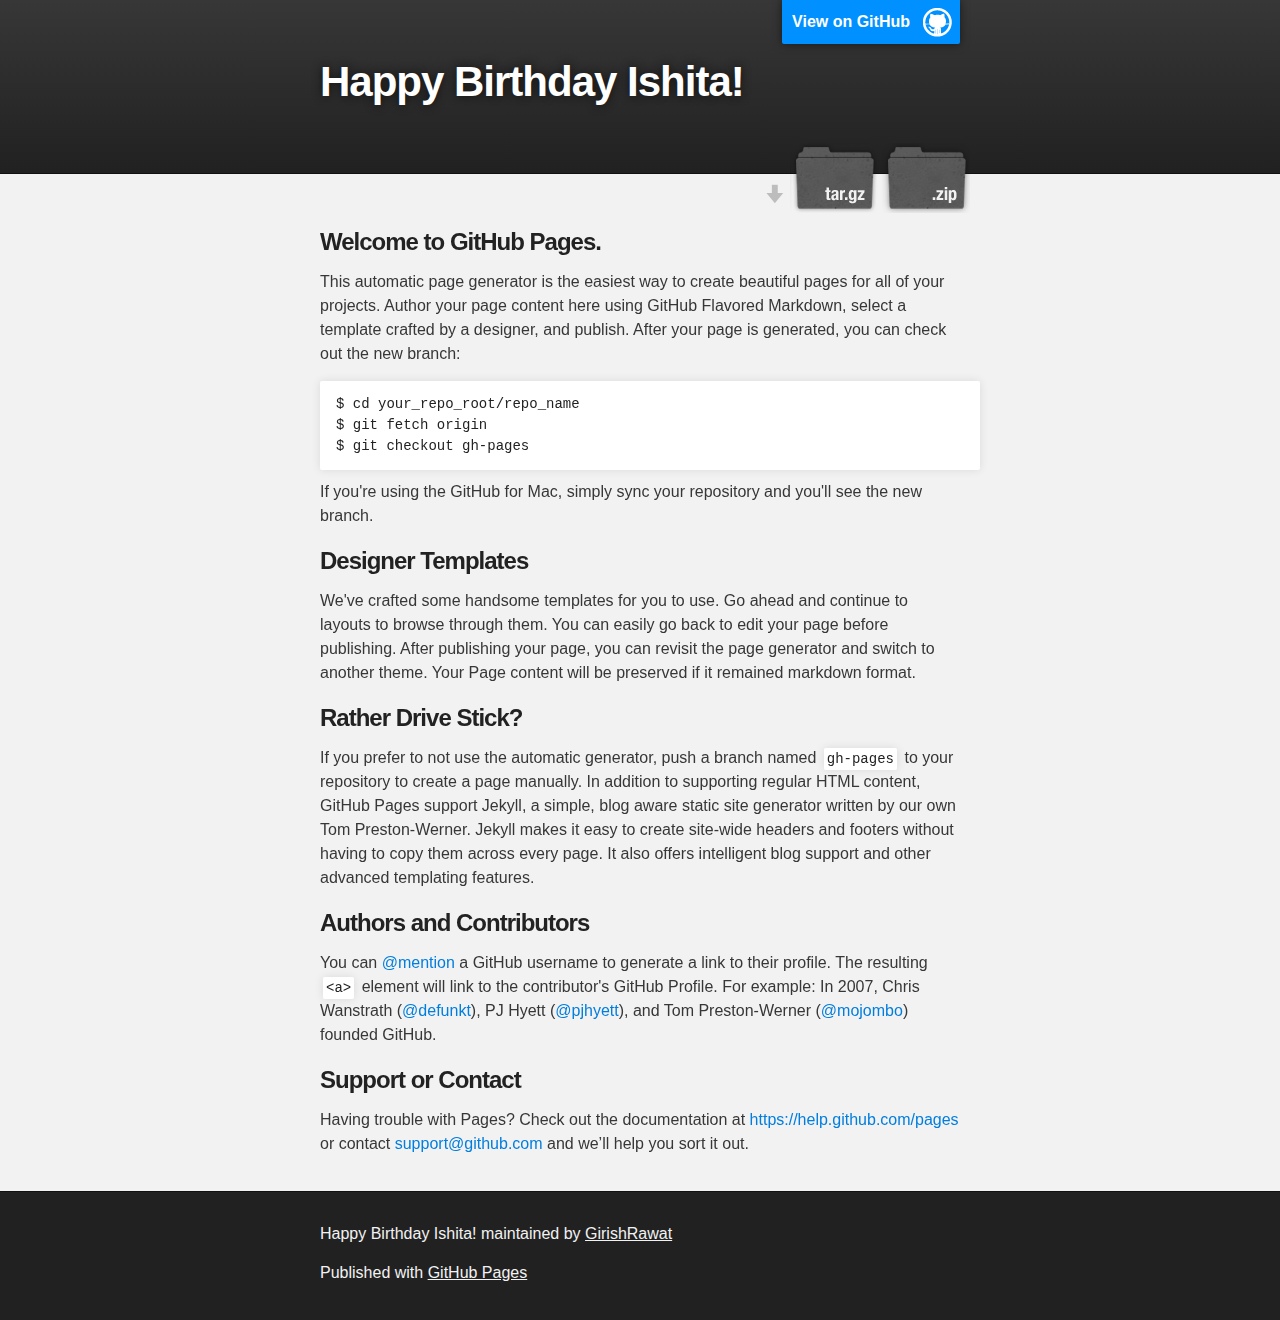
==== index.html @ 8670b393 "Create gh-pages branch via GitHub" ====
<!DOCTYPE html>
<html>

  <head>
    <meta charset='utf-8'>
    <meta http-equiv="X-UA-Compatible" content="chrome=1">
    <meta name="description" content="Happy Birthday Ishita! : ">

    <link rel="stylesheet" type="text/css" media="screen" href="stylesheets/stylesheet.css">

    <title>Happy Birthday Ishita!</title>
  </head>

  <body>

    <!-- HEADER -->
    <div id="header_wrap" class="outer">
        <header class="inner">
          <a id="forkme_banner" href="https://github.com/GirishRawat/HappyBirthday">View on GitHub</a>

          <h1 id="project_title">Happy Birthday Ishita!</h1>
          <h2 id="project_tagline"></h2>

            <section id="downloads">
              <a class="zip_download_link" href="https://github.com/GirishRawat/HappyBirthday/zipball/master">Download this project as a .zip file</a>
              <a class="tar_download_link" href="https://github.com/GirishRawat/HappyBirthday/tarball/master">Download this project as a tar.gz file</a>
            </section>
        </header>
    </div>

    <!-- MAIN CONTENT -->
    <div id="main_content_wrap" class="outer">
      <section id="main_content" class="inner">
        <h3>
<a id="welcome-to-github-pages" class="anchor" href="#welcome-to-github-pages" aria-hidden="true"><span class="octicon octicon-link"></span></a>Welcome to GitHub Pages.</h3>

<p>This automatic page generator is the easiest way to create beautiful pages for all of your projects. Author your page content here using GitHub Flavored Markdown, select a template crafted by a designer, and publish. After your page is generated, you can check out the new branch:</p>

<pre><code>$ cd your_repo_root/repo_name
$ git fetch origin
$ git checkout gh-pages
</code></pre>

<p>If you're using the GitHub for Mac, simply sync your repository and you'll see the new branch.</p>

<h3>
<a id="designer-templates" class="anchor" href="#designer-templates" aria-hidden="true"><span class="octicon octicon-link"></span></a>Designer Templates</h3>

<p>We've crafted some handsome templates for you to use. Go ahead and continue to layouts to browse through them. You can easily go back to edit your page before publishing. After publishing your page, you can revisit the page generator and switch to another theme. Your Page content will be preserved if it remained markdown format.</p>

<h3>
<a id="rather-drive-stick" class="anchor" href="#rather-drive-stick" aria-hidden="true"><span class="octicon octicon-link"></span></a>Rather Drive Stick?</h3>

<p>If you prefer to not use the automatic generator, push a branch named <code>gh-pages</code> to your repository to create a page manually. In addition to supporting regular HTML content, GitHub Pages support Jekyll, a simple, blog aware static site generator written by our own Tom Preston-Werner. Jekyll makes it easy to create site-wide headers and footers without having to copy them across every page. It also offers intelligent blog support and other advanced templating features.</p>

<h3>
<a id="authors-and-contributors" class="anchor" href="#authors-and-contributors" aria-hidden="true"><span class="octicon octicon-link"></span></a>Authors and Contributors</h3>

<p>You can <a href="https://github.com/blog/821" class="user-mention">@mention</a> a GitHub username to generate a link to their profile. The resulting <code>&lt;a&gt;</code> element will link to the contributor's GitHub Profile. For example: In 2007, Chris Wanstrath (<a href="https://github.com/defunkt" class="user-mention">@defunkt</a>), PJ Hyett (<a href="https://github.com/pjhyett" class="user-mention">@pjhyett</a>), and Tom Preston-Werner (<a href="https://github.com/mojombo" class="user-mention">@mojombo</a>) founded GitHub.</p>

<h3>
<a id="support-or-contact" class="anchor" href="#support-or-contact" aria-hidden="true"><span class="octicon octicon-link"></span></a>Support or Contact</h3>

<p>Having trouble with Pages? Check out the documentation at <a href="https://help.github.com/pages">https://help.github.com/pages</a> or contact <a href="mailto:support@github.com">support@github.com</a> and we’ll help you sort it out.</p>
      </section>
    </div>

    <!-- FOOTER  -->
    <div id="footer_wrap" class="outer">
      <footer class="inner">
        <p class="copyright">Happy Birthday Ishita! maintained by <a href="https://github.com/GirishRawat">GirishRawat</a></p>
        <p>Published with <a href="http://pages.github.com">GitHub Pages</a></p>
      </footer>
    </div>

    

  </body>
</html>
---- stylesheets/stylesheet.css ----
/*******************************************************************************
Slate Theme for GitHub Pages
by Jason Costello, @jsncostello
*******************************************************************************/

@import url(pygment_trac.css);

/*******************************************************************************
MeyerWeb Reset
*******************************************************************************/

html, body, div, span, applet, object, iframe,
h1, h2, h3, h4, h5, h6, p, blockquote, pre,
a, abbr, acronym, address, big, cite, code,
del, dfn, em, img, ins, kbd, q, s, samp,
small, strike, strong, sub, sup, tt, var,
b, u, i, center,
dl, dt, dd, ol, ul, li,
fieldset, form, label, legend,
table, caption, tbody, tfoot, thead, tr, th, td,
article, aside, canvas, details, embed,
figure, figcaption, footer, header, hgroup,
menu, nav, output, ruby, section, summary,
time, mark, audio, video {
  margin: 0;
  padding: 0;
  border: 0;
  font: inherit;
  vertical-align: baseline;
}

/* HTML5 display-role reset for older browsers */
article, aside, details, figcaption, figure,
footer, header, hgroup, menu, nav, section {
  display: block;
}

ol, ul {
  list-style: none;
}

table {
  border-collapse: collapse;
  border-spacing: 0;
}

/*******************************************************************************
Theme Styles
*******************************************************************************/

body {
  box-sizing: border-box;
  color:#373737;
  background: #212121;
  font-size: 16px;
  font-family: 'Myriad Pro', Calibri, Helvetica, Arial, sans-serif;
  line-height: 1.5;
  -webkit-font-smoothing: antialiased;
}

h1, h2, h3, h4, h5, h6 {
  margin: 10px 0;
  font-weight: 700;
  color:#222222;
  font-family: 'Lucida Grande', 'Calibri', Helvetica, Arial, sans-serif;
  letter-spacing: -1px;
}

h1 {
  font-size: 36px;
  font-weight: 700;
}

h2 {
  padding-bottom: 10px;
  font-size: 32px;
  background: url('../images/bg_hr.png') repeat-x bottom;
}

h3 {
  font-size: 24px;
}

h4 {
  font-size: 21px;
}

h5 {
  font-size: 18px;
}

h6 {
  font-size: 16px;
}

p {
  margin: 10px 0 15px 0;
}

footer p {
  color: #f2f2f2;
}

a {
  text-decoration: none;
  color: #007edf;
  text-shadow: none;

  transition: color 0.5s ease;
  transition: text-shadow 0.5s ease;
  -webkit-transition: color 0.5s ease;
  -webkit-transition: text-shadow 0.5s ease;
  -moz-transition: color 0.5s ease;
  -moz-transition: text-shadow 0.5s ease;
  -o-transition: color 0.5s ease;
  -o-transition: text-shadow 0.5s ease;
  -ms-transition: color 0.5s ease;
  -ms-transition: text-shadow 0.5s ease;
}

a:hover, a:focus {text-decoration: underline;}

footer a {
  color: #F2F2F2;
  text-decoration: underline;
}

em {
  font-style: italic;
}

strong {
  font-weight: bold;
}

img {
  position: relative;
  margin: 0 auto;
  max-width: 739px;
  padding: 5px;
  margin: 10px 0 10px 0;
  border: 1px solid #ebebeb;

  box-shadow: 0 0 5px #ebebeb;
  -webkit-box-shadow: 0 0 5px #ebebeb;
  -moz-box-shadow: 0 0 5px #ebebeb;
  -o-box-shadow: 0 0 5px #ebebeb;
  -ms-box-shadow: 0 0 5px #ebebeb;
}

p img {
  display: inline;
  margin: 0;
  padding: 0;
  vertical-align: middle;
  text-align: center;
  border: none;
}

pre, code {
  width: 100%;
  color: #222;
  background-color: #fff;

  font-family: Monaco, "Bitstream Vera Sans Mono", "Lucida Console", Terminal, monospace;
  font-size: 14px;

  border-radius: 2px;
  -moz-border-radius: 2px;
  -webkit-border-radius: 2px;
}

pre {
  width: 100%;
  padding: 10px;
  box-shadow: 0 0 10px rgba(0,0,0,.1);
  overflow: auto;
}

code {
  padding: 3px;
  margin: 0 3px;
  box-shadow: 0 0 10px rgba(0,0,0,.1);
}

pre code {
  display: block;
  box-shadow: none;
}

blockquote {
  color: #666;
  margin-bottom: 20px;
  padding: 0 0 0 20px;
  border-left: 3px solid #bbb;
}


ul, ol, dl {
  margin-bottom: 15px
}

ul {
  list-style-position: inside;
  list-style: disc;
  padding-left: 20px;
}

ol {
  list-style-position: inside;
  list-style: decimal;
  padding-left: 20px;
}

dl dt {
  font-weight: bold;
}

dl dd {
  padding-left: 20px;
  font-style: italic;
}

dl p {
  padding-left: 20px;
  font-style: italic;
}

hr {
  height: 1px;
  margin-bottom: 5px;
  border: none;
  background: url('../images/bg_hr.png') repeat-x center;
}

table {
  border: 1px solid #373737;
  margin-bottom: 20px;
  text-align: left;
 }

th {
  font-family: 'Lucida Grande', 'Helvetica Neue', Helvetica, Arial, sans-serif;
  padding: 10px;
  background: #373737;
  color: #fff;
 }

td {
  padding: 10px;
  border: 1px solid #373737;
 }

form {
  background: #f2f2f2;
  padding: 20px;
}

/*******************************************************************************
Full-Width Styles
*******************************************************************************/

.outer {
  width: 100%;
}

.inner {
  position: relative;
  max-width: 640px;
  padding: 20px 10px;
  margin: 0 auto;
}

#forkme_banner {
  display: block;
  position: absolute;
  top:0;
  right: 10px;
  z-index: 10;
  padding: 10px 50px 10px 10px;
  color: #fff;
  background: url('../images/blacktocat.png') #0090ff no-repeat 95% 50%;
  font-weight: 700;
  box-shadow: 0 0 10px rgba(0,0,0,.5);
  border-bottom-left-radius: 2px;
  border-bottom-right-radius: 2px;
}

#header_wrap {
  background: #212121;
  background: -moz-linear-gradient(top, #373737, #212121);
  background: -webkit-linear-gradient(top, #373737, #212121);
  background: -ms-linear-gradient(top, #373737, #212121);
  background: -o-linear-gradient(top, #373737, #212121);
  background: linear-gradient(top, #373737, #212121);
}

#header_wrap .inner {
  padding: 50px 10px 30px 10px;
}

#project_title {
  margin: 0;
  color: #fff;
  font-size: 42px;
  font-weight: 700;
  text-shadow: #111 0px 0px 10px;
}

#project_tagline {
  color: #fff;
  font-size: 24px;
  font-weight: 300;
  background: none;
  text-shadow: #111 0px 0px 10px;
}

#downloads {
  position: absolute;
  width: 210px;
  z-index: 10;
  bottom: -40px;
  right: 0;
  height: 70px;
  background: url('../images/icon_download.png') no-repeat 0% 90%;
}

.zip_download_link {
  display: block;
  float: right;
  width: 90px;
  height:70px;
  text-indent: -5000px;
  overflow: hidden;
  background: url(../images/sprite_download.png) no-repeat bottom left;
}

.tar_download_link {
  display: block;
  float: right;
  width: 90px;
  height:70px;
  text-indent: -5000px;
  overflow: hidden;
  background: url(../images/sprite_download.png) no-repeat bottom right;
  margin-left: 10px;
}

.zip_download_link:hover {
  background: url(../images/sprite_download.png) no-repeat top left;
}

.tar_download_link:hover {
  background: url(../images/sprite_download.png) no-repeat top right;
}

#main_content_wrap {
  background: #f2f2f2;
  border-top: 1px solid #111;
  border-bottom: 1px solid #111;
}

#main_content {
  padding-top: 40px;
}

#footer_wrap {
  background: #212121;
}



/*******************************************************************************
Small Device Styles
*******************************************************************************/

@media screen and (max-width: 480px) {
  body {
    font-size:14px;
  }

  #downloads {
    display: none;
  }

  .inner {
    min-width: 320px;
    max-width: 480px;
  }

  #project_title {
  font-size: 32px;
  }

  h1 {
    font-size: 28px;
  }

  h2 {
    font-size: 24px;
  }

  h3 {
    font-size: 21px;
  }

  h4 {
    font-size: 18px;
  }

  h5 {
    font-size: 14px;
  }

  h6 {
    font-size: 12px;
  }

  code, pre {
    min-width: 320px;
    max-width: 480px;
    font-size: 11px;
  }

}
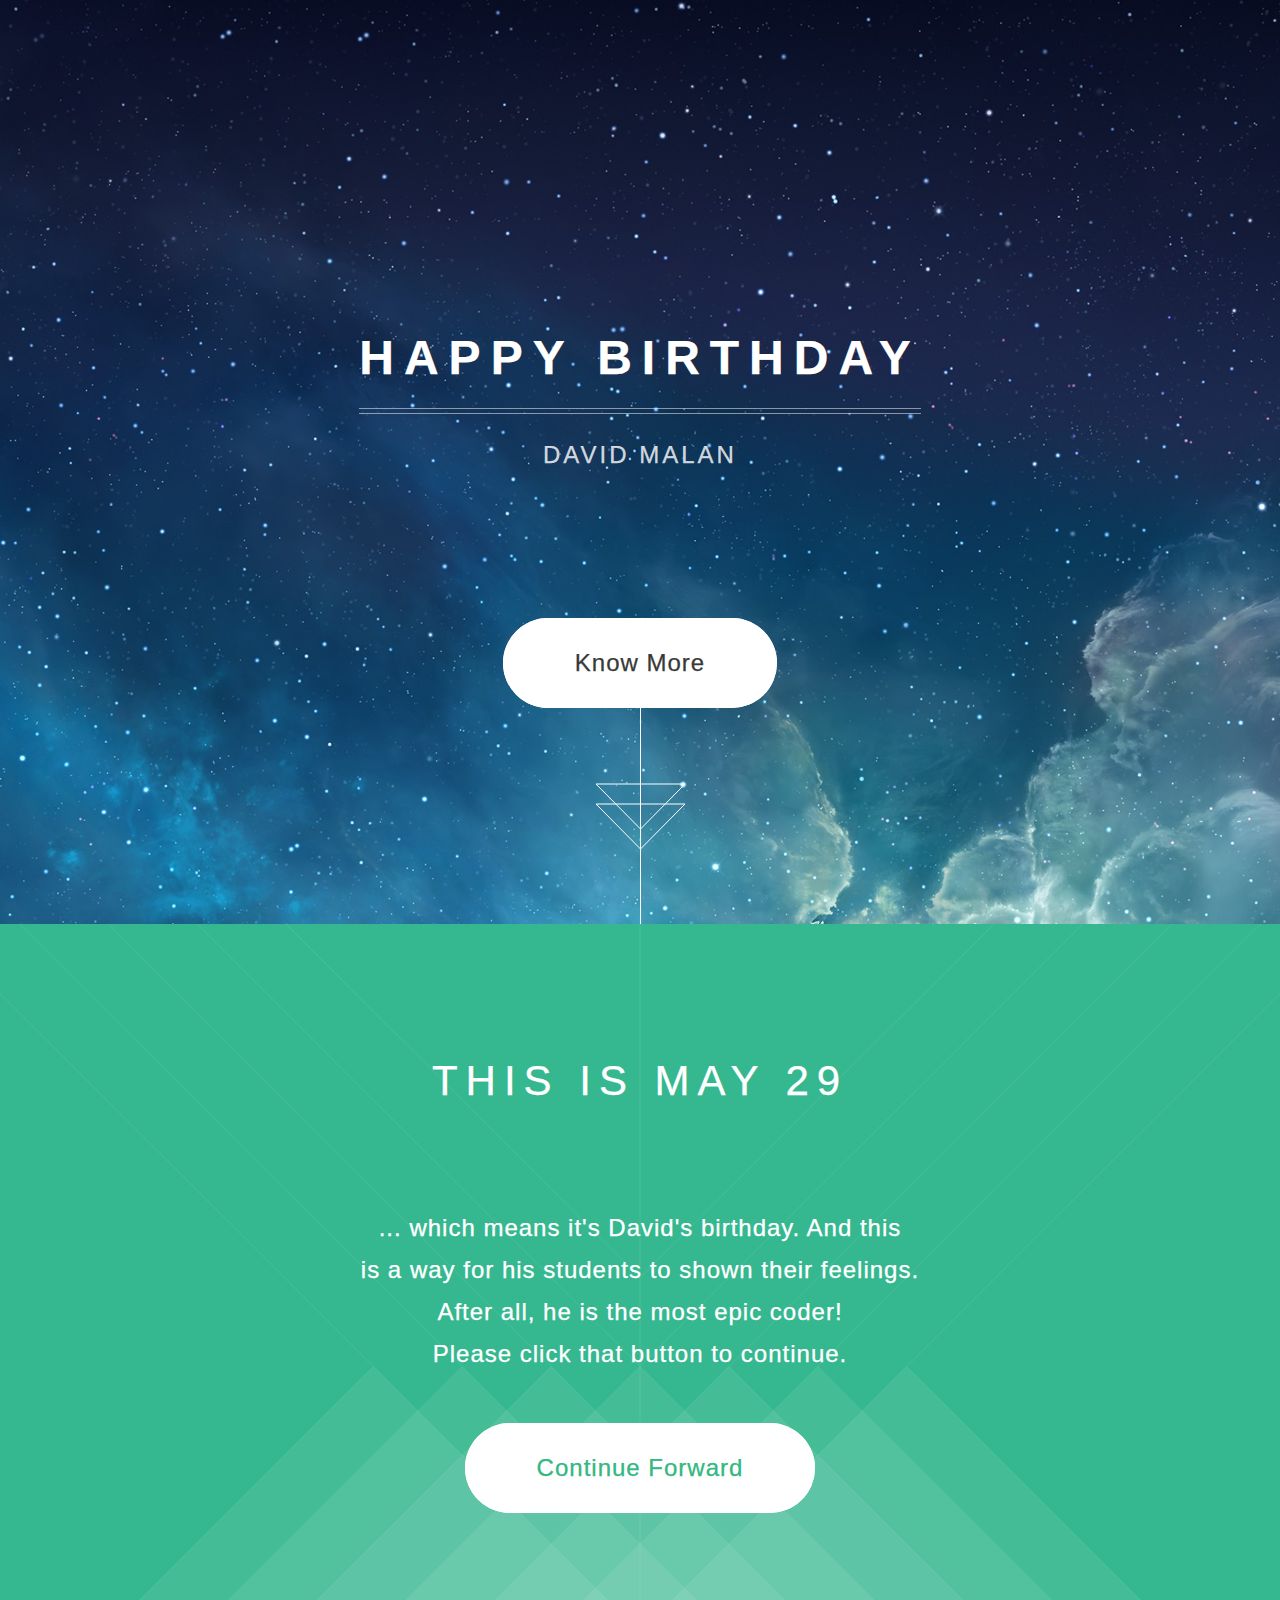
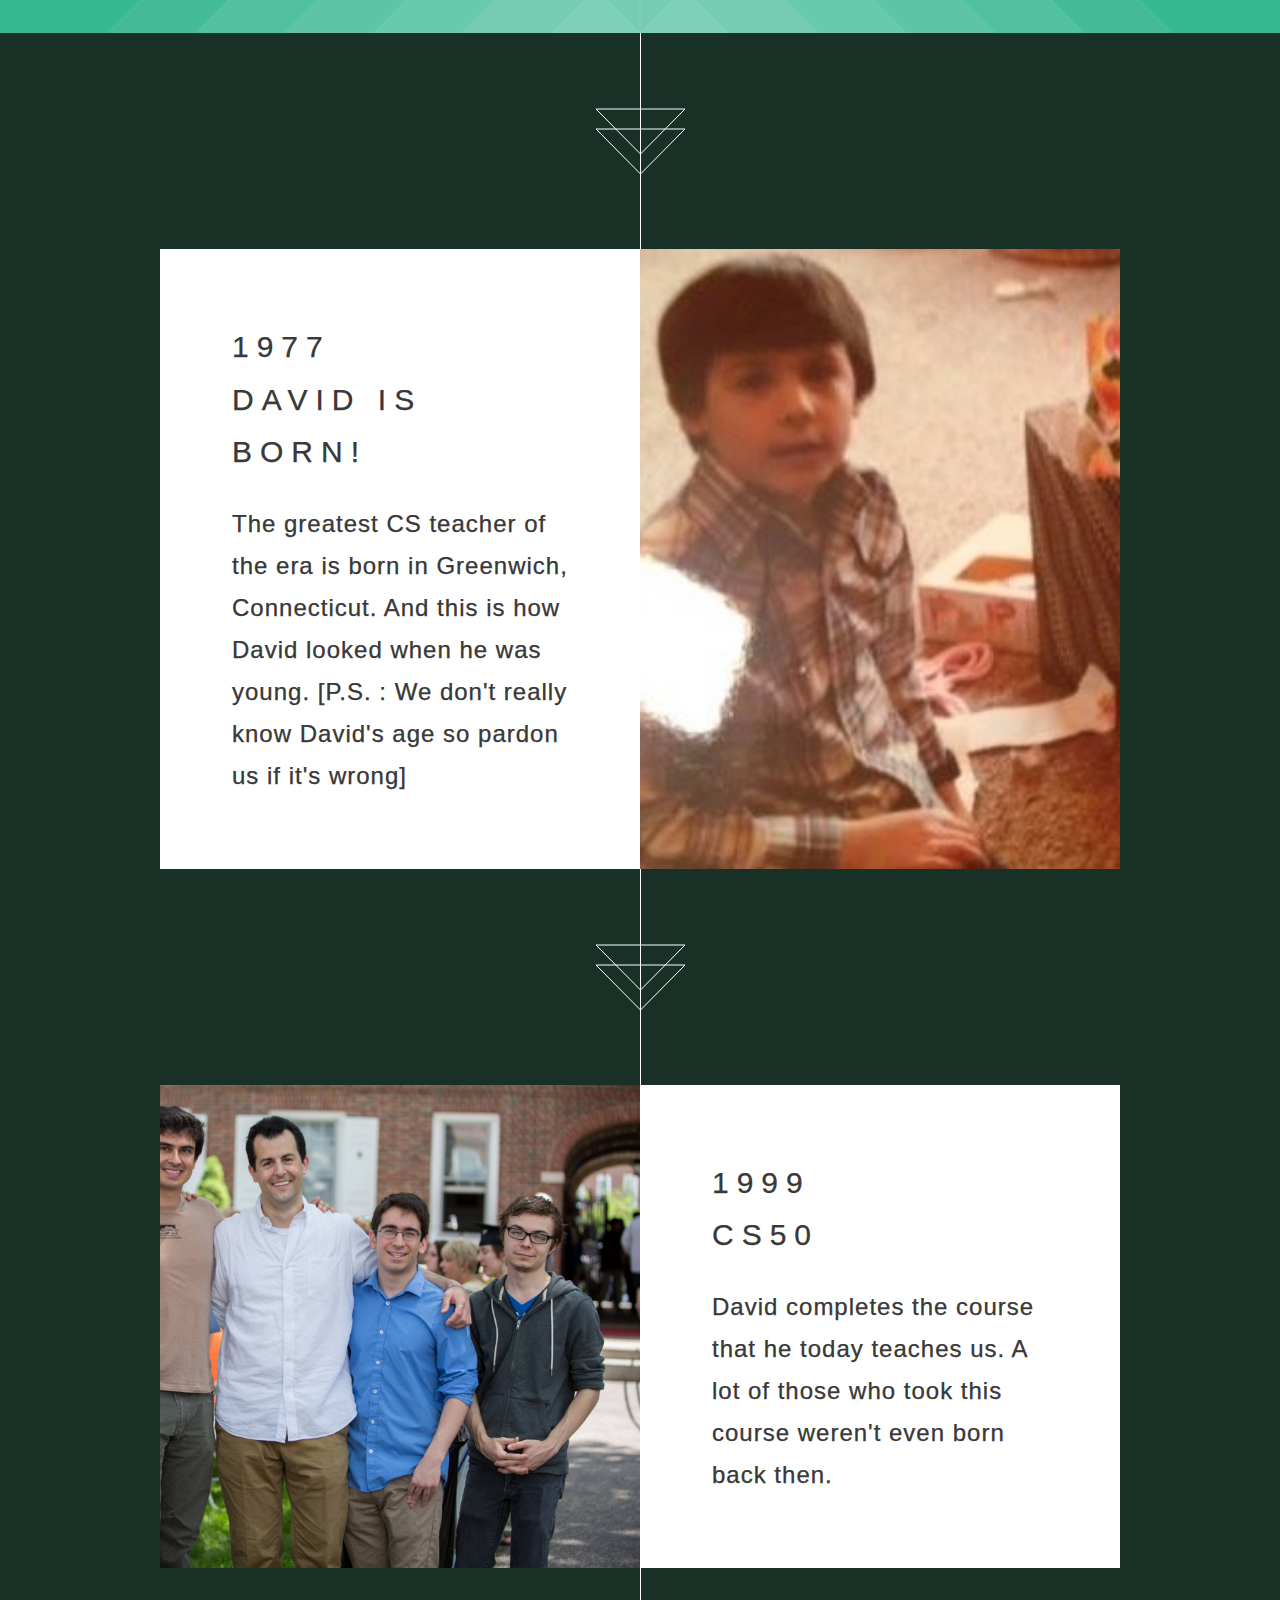
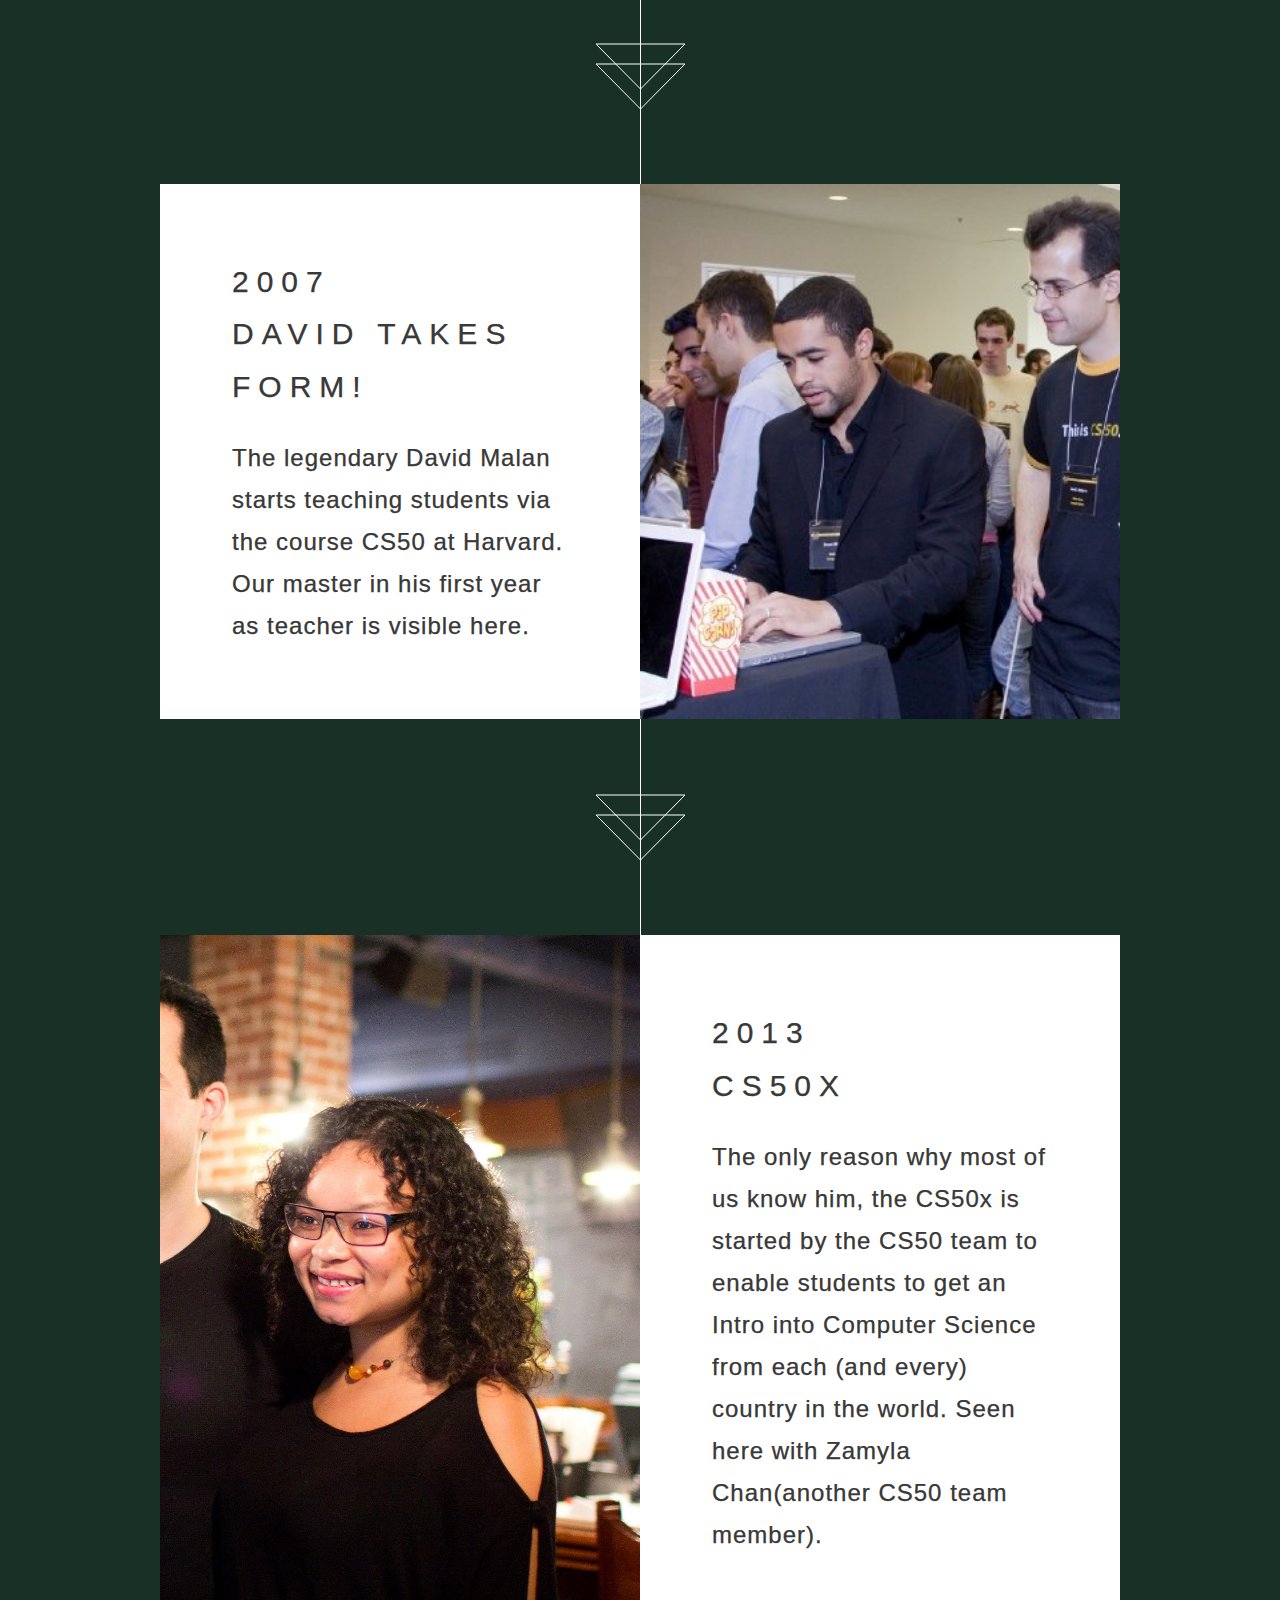
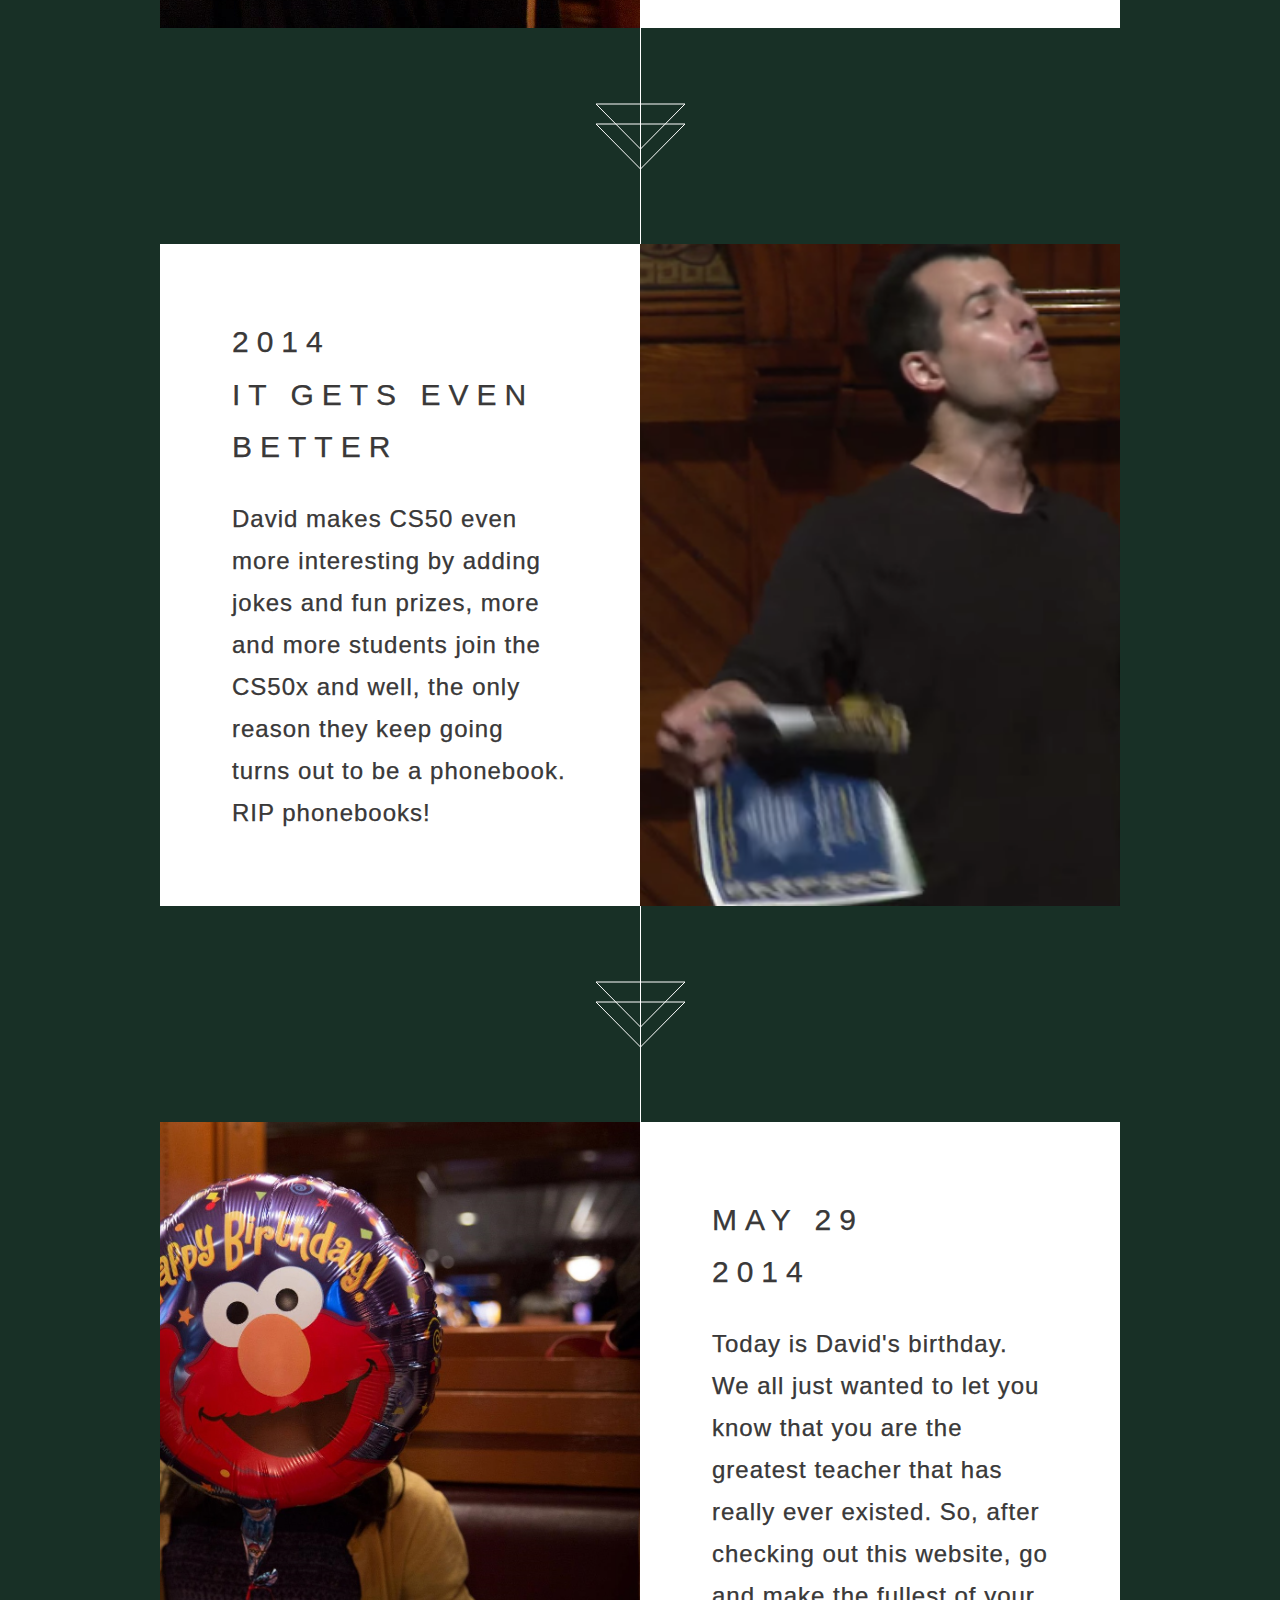
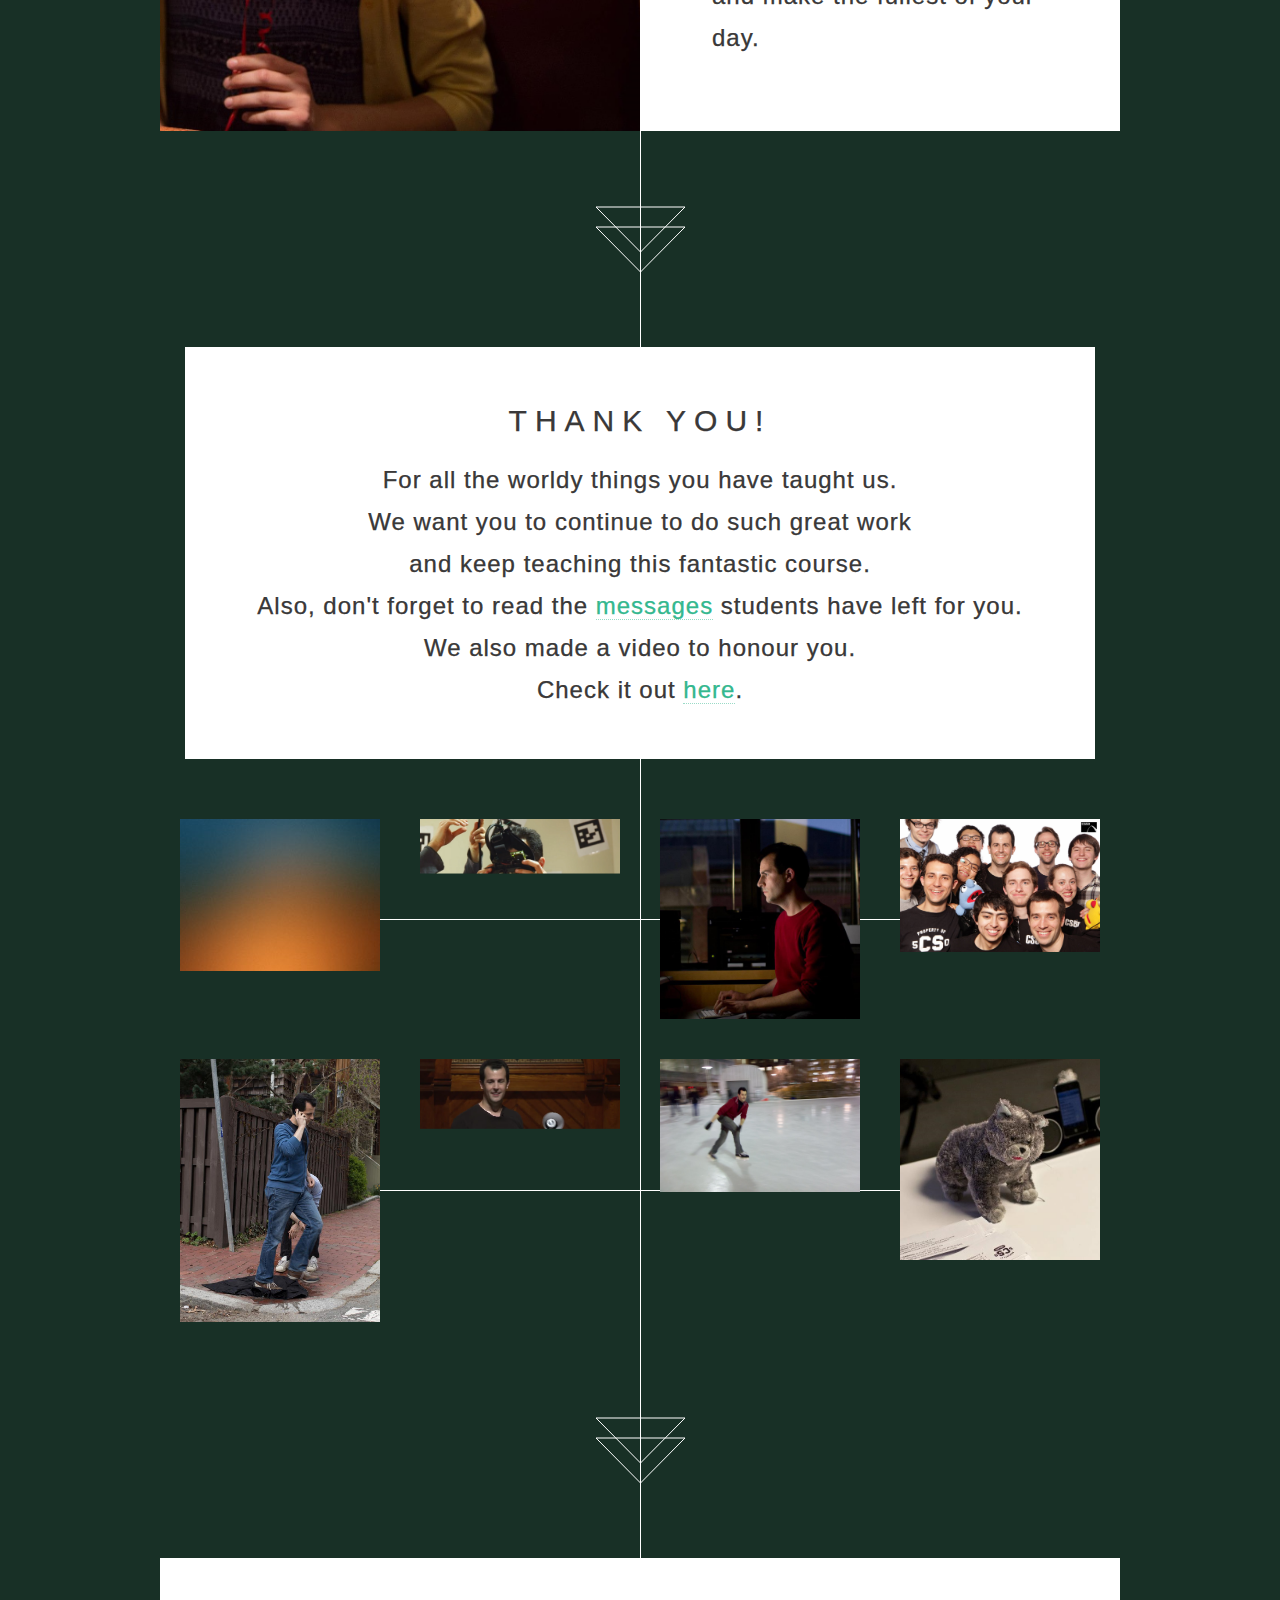
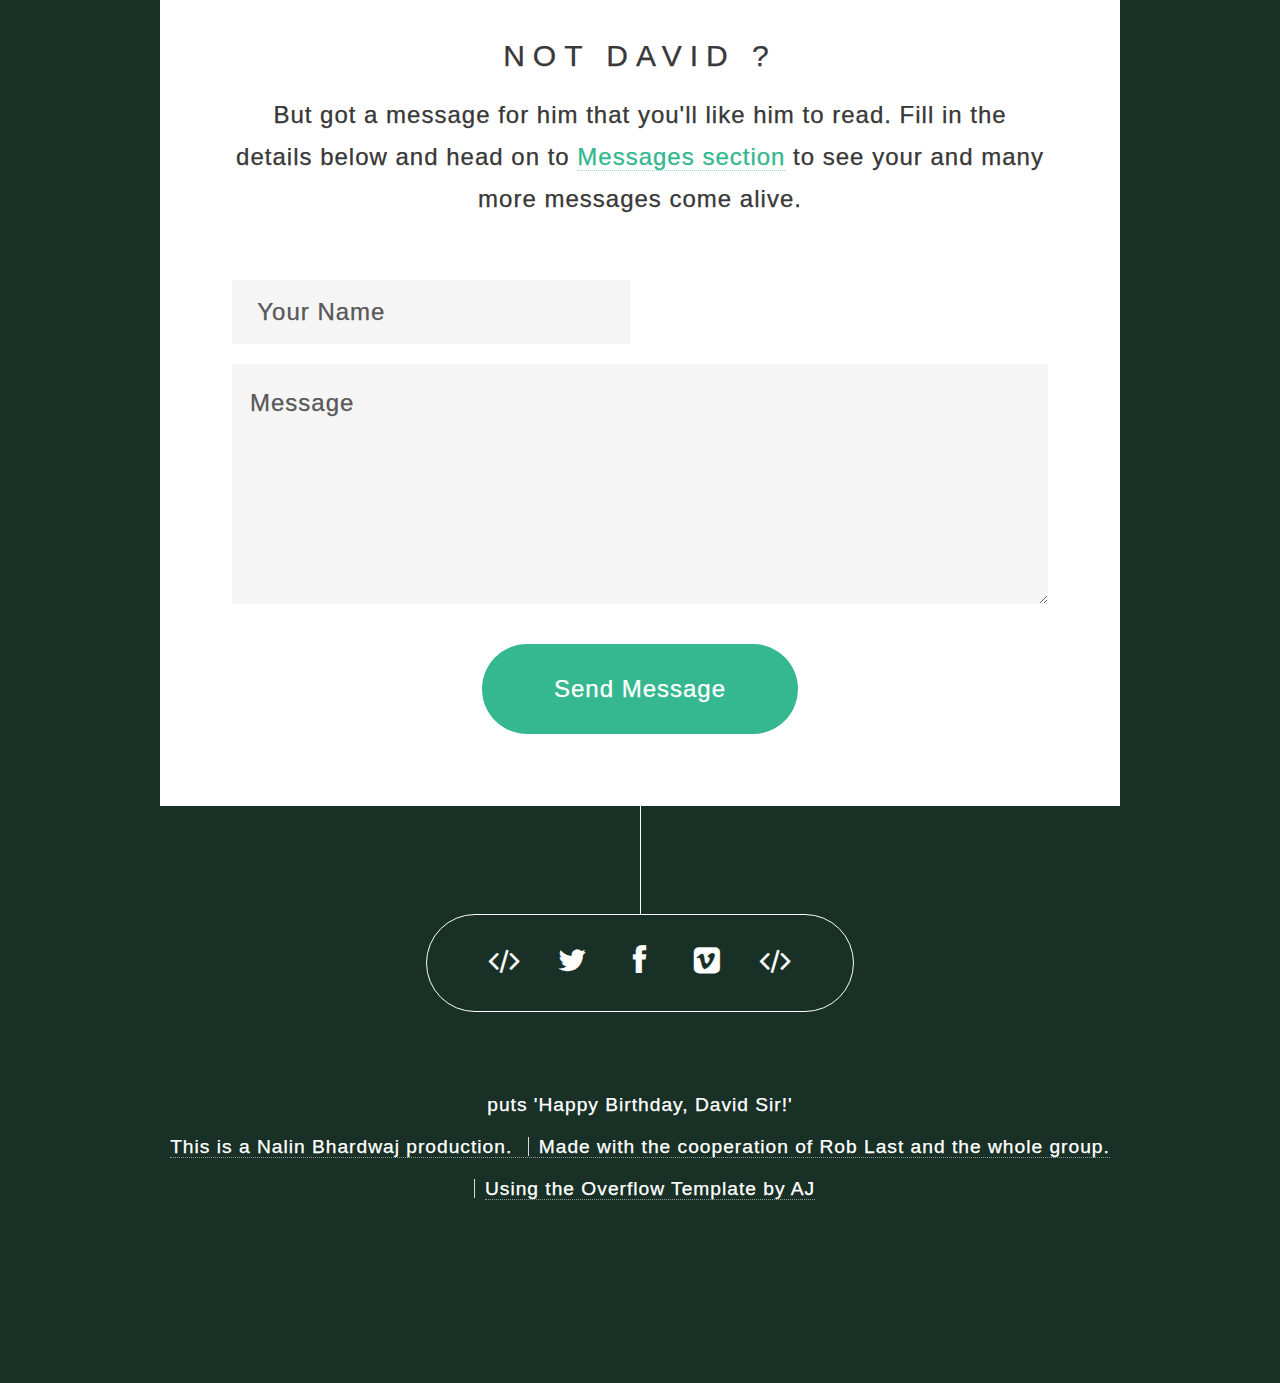
==== commit 8380413f: "Yo" ====
--- a/index.html
+++ b/index.html
@@ -1,79 +1,250 @@
-<!DOCTYPE html>
+<!DOCTYPE HTML>
+
 <html>
-
-  <head>
-    <meta charset='utf-8'>
-    <meta http-equiv="X-UA-Compatible" content="chrome=1">
-    <meta name="description" content="Happy Birthday Ishita! : ">
-
-    <link rel="stylesheet" type="text/css" media="screen" href="stylesheets/stylesheet.css">
-
-    <title>Happy Birthday Ishita!</title>
-  </head>
-
-  <body>
-
-    <!-- HEADER -->
-    <div id="header_wrap" class="outer">
-        <header class="inner">
-          <a id="forkme_banner" href="https://github.com/GirishRawat/HappyBirthday">View on GitHub</a>
-
-          <h1 id="project_title">Happy Birthday Ishita!</h1>
-          <h2 id="project_tagline"></h2>
-
-            <section id="downloads">
-              <a class="zip_download_link" href="https://github.com/GirishRawat/HappyBirthday/zipball/master">Download this project as a .zip file</a>
-              <a class="tar_download_link" href="https://github.com/GirishRawat/HappyBirthday/tarball/master">Download this project as a tar.gz file</a>
-            </section>
-        </header>
-    </div>
-
-    <!-- MAIN CONTENT -->
-    <div id="main_content_wrap" class="outer">
-      <section id="main_content" class="inner">
-        <h3>
-<a id="welcome-to-github-pages" class="anchor" href="#welcome-to-github-pages" aria-hidden="true"><span class="octicon octicon-link"></span></a>Welcome to GitHub Pages.</h3>
-
-<p>This automatic page generator is the easiest way to create beautiful pages for all of your projects. Author your page content here using GitHub Flavored Markdown, select a template crafted by a designer, and publish. After your page is generated, you can check out the new branch:</p>
-
-<pre><code>$ cd your_repo_root/repo_name
-$ git fetch origin
-$ git checkout gh-pages
-</code></pre>
-
-<p>If you're using the GitHub for Mac, simply sync your repository and you'll see the new branch.</p>
-
-<h3>
-<a id="designer-templates" class="anchor" href="#designer-templates" aria-hidden="true"><span class="octicon octicon-link"></span></a>Designer Templates</h3>
-
-<p>We've crafted some handsome templates for you to use. Go ahead and continue to layouts to browse through them. You can easily go back to edit your page before publishing. After publishing your page, you can revisit the page generator and switch to another theme. Your Page content will be preserved if it remained markdown format.</p>
-
-<h3>
-<a id="rather-drive-stick" class="anchor" href="#rather-drive-stick" aria-hidden="true"><span class="octicon octicon-link"></span></a>Rather Drive Stick?</h3>
-
-<p>If you prefer to not use the automatic generator, push a branch named <code>gh-pages</code> to your repository to create a page manually. In addition to supporting regular HTML content, GitHub Pages support Jekyll, a simple, blog aware static site generator written by our own Tom Preston-Werner. Jekyll makes it easy to create site-wide headers and footers without having to copy them across every page. It also offers intelligent blog support and other advanced templating features.</p>
-
-<h3>
-<a id="authors-and-contributors" class="anchor" href="#authors-and-contributors" aria-hidden="true"><span class="octicon octicon-link"></span></a>Authors and Contributors</h3>
-
-<p>You can <a href="https://github.com/blog/821" class="user-mention">@mention</a> a GitHub username to generate a link to their profile. The resulting <code>&lt;a&gt;</code> element will link to the contributor's GitHub Profile. For example: In 2007, Chris Wanstrath (<a href="https://github.com/defunkt" class="user-mention">@defunkt</a>), PJ Hyett (<a href="https://github.com/pjhyett" class="user-mention">@pjhyett</a>), and Tom Preston-Werner (<a href="https://github.com/mojombo" class="user-mention">@mojombo</a>) founded GitHub.</p>
-
-<h3>
-<a id="support-or-contact" class="anchor" href="#support-or-contact" aria-hidden="true"><span class="octicon octicon-link"></span></a>Support or Contact</h3>
-
-<p>Having trouble with Pages? Check out the documentation at <a href="https://help.github.com/pages">https://help.github.com/pages</a> or contact <a href="mailto:support@github.com">support@github.com</a> and we’ll help you sort it out.</p>
-      </section>
-    </div>
-
-    <!-- FOOTER  -->
-    <div id="footer_wrap" class="outer">
-      <footer class="inner">
-        <p class="copyright">Happy Birthday Ishita! maintained by <a href="https://github.com/GirishRawat">GirishRawat</a></p>
-        <p>Published with <a href="http://pages.github.com">GitHub Pages</a></p>
-      </footer>
-    </div>
-
-    
-
-  </body>
+	
+<!-- Mirrored from www.surprise50x.in/ by HTTrack Website Copier/3.x [XR&CO'2013], Wed, 07 Jan 2015 17:25:20 GMT -->
+<head>
+		<title>Happy Birthday, David!</title>
+		<meta http-equiv="content-type" content="text/html; charset=utf-8" />
+		<meta name="description" content="" />
+		<meta name="keywords" content="" />
+		<link href="../fonts.googleapis.com/css806d.css?family=Source+Sans+Pro:300,400,600,300italic" rel="stylesheet" type="text/css" />
+		<!--[if lte IE 8]><script src="css/ie/html5shiv.js"></script><![endif]-->
+		<script src="js/jquery.min.js"></script>
+		<script src="js/jquery.poptrox.min.js"></script>
+		<script src="js/skel.min.js"></script>
+		<script src="js/init.js"></script>
+		<noscript>
+			<link rel="stylesheet" href="css/skel-noscript.css" />
+			<link rel="stylesheet" href="css/style.css" />
+		</noscript>
+	<link rel="shortcut icon" href="images/browsericons/favicon.ico" type="image/x-icon" />
+
+	<link rel="apple-touch-icon" href="apple-touch-icon.html" />
+	<link rel="apple-touch-icon" sizes="57x57" href="images/browsericons/apple-touch-icon-57x57.png" />
+	<link rel="apple-touch-icon" sizes="72x72" href="images/browsericons/apple-touch-icon-72x72.png" />
+	<link rel="apple-touch-icon" sizes="114x114" href="images/browsericons/apple-touch-icon-114x114.png" />
+	<link rel="apple-touch-icon" sizes="144x144" href="images/browsericons/apple-touch-icon-144x144.png" />
+	<link rel="apple-touch-icon" sizes="57x57" href="images/browsericons/apple-touch-icon-60x60.png" />
+	<link rel="apple-touch-icon" sizes="72x72" href="images/browsericons/apple-touch-icon-120x120.png" />
+	<link rel="apple-touch-icon" sizes="114x114" href="images/browsericons/apple-touch-icon-76x76.png" />
+	<link rel="apple-touch-icon" sizes="144x144" href="images/browsericons/apple-touch-icon-152x152.png" />
+
+    <meta name="msapplication-square70x70logo" content="smalltile.png" />
+    <meta name="msapplication-square150x150logo" content="mediumtile.png" />
+    <meta name="msapplication-wide310x150logo" content="widetile.png" />
+    <meta name="msapplication-square310x310logo" content="largetile.png" />
+
+		<script type="text/javascript">
+        var textarray =
+        [
+        "printf ('Happy Birthday, David Sir!');",
+        "PRINT 'Happy Birthday, David Sir!';",
+        "std::cout << 'Happy Birthday, David Sir!' << std::endl;",
+        "System.out.println('Happy Birthday, David Sir!');",
+        "document.write('Happy Birthday, David Sir!');",
+        "Print['Happy Birthday, David Sir!']",
+        "NSLog(@'Happy Birthday, David Sir!');",
+        "echo 'Happy Birthday, David Sir!';",
+        "print('Happy Birthday, David Sir!')",
+        "WRITE 'Happy Birthday, David Sir!'.",
+        "message 'Happy Birthday, David Sir' with style = popup;",
+        "trace('Happy Bithday, David Sir!');",
+        "WRITE 'Happy Birthday, David Sir!'.",
+        "MSG: .ASCIIZ 'Happy Birthday, David Sir!'",
+        "10 PRINT 'Happy Birthday, David Sir!'",
+        "<p>Happy Birthday, David Sir!</p>",
+        "put 'Happy Birthday, David Sir!'",
+        "puts 'Happy Birthday, David Sir!'",
+        "PRINT *, 'Happy Birthday, David Sir!'"
+         ];
+
+         function RndText()
+         {
+         var rannum= Math.floor(Math.random()*textarray.length);
+         document.getElementById('qouthcode').innerHTML=textarray[rannum];
+         }
+         onload = function() { RndText(); }
+
+         var inter = setInterval(function() { RndText(); }, 3000);
+</script>
+<script>
+  (function(i,s,o,g,r,a,m){i['GoogleAnalyticsObject']=r;i[r]=i[r]||function(){
+  (i[r].q=i[r].q||[]).push(arguments)},i[r].l=1*new Date();a=s.createElement(o),
+  m=s.getElementsByTagName(o)[0];a.async=1;a.src=g;m.parentNode.insertBefore(a,m)
+  })(window,document,'script','../www.google-analytics.com/analytics.js','ga');
+
+  ga('create', 'UA-51456496-1', 'surprise50x.in');
+  ga('send', 'pageview');
+
+</script>        
+		<!--[if lte IE 8]><link rel="stylesheet" href="css/ie/v8.css" /><![endif]-->
+	</head>
+	<body>
+
+		<!-- Header -->
+			<section id="header">
+				<header>
+					<h1>Happy Birthday</h1>
+					<p>David Malan</p>
+				</header>
+				<footer>
+					<a href="#banner" class="button style2 scrolly scrolly-centered">Know More</a>
+				</footer>
+			</section>
+
+		<!-- Banner -->
+			<section id="banner">
+				<header>
+					<h2>This is May 29</h2>
+				</header>
+				<p><br>... which means it's David's birthday. And this <br>is a way for his students to shown their feelings.<br>After all, he is the most epic coder!<br> Please click that button to continue.</p>
+				<footer>
+					<a href="#first" class="button style2 scrolly">Continue Forward</a>
+				</footer>
+			</section>
+
+		<!-- Feature 1 -->
+			<article id="first" class="container box style1 left">
+				<a href="http://www.facebook.com/dmalan" class="image full" target="_blank"><img src="images/fulls/bornyoungest.jpg" alt="" /></a>
+				<div class="inner">
+					<header>
+						<h2>1977<br>David is born!</h2>
+					</header>
+					<p>The greatest CS teacher of the era is born in Greenwich, Connecticut. And this is how David looked when he was young. [P.S. : We don't really know David's age so pardon us if it's wrong]</p>
+				</div>
+			</article>
+
+		<!-- Feature 2 -->
+			<article class="container box style1 right">
+				<a href="http://www.facebook.com/dmalan" class="image full" target="_blank"><img src="images/fulls/tallsir.jpg" alt="" /></a>
+				<div class="inner">
+					<header>
+						<h2>1999<br />
+						CS50</h2>
+					</header>
+					<p>David completes the course that he today teaches us. A lot of those who took this course weren't even born back then. </p>
+				</div>
+			</article>
+
+		<!-- Feature 3 -->
+			<article id="first" class="container box style1 left">
+				<a href="http://www.facebook.com/dmalan" class="image full" target="_blank"><img src="images/fulls/cs50start.jpg" alt="" /></a>
+				<div class="inner">
+					<header>
+						<h2>2007<br>David takes form!</h2>
+					</header>
+					<p>The legendary David Malan starts teaching students via the course CS50 at Harvard. Our master in his first year as teacher is visible here.</p>
+				</div>
+			</article>
+
+		<!-- Feature 4 -->
+			<article class="container box style1 right">
+				<a href="http://www.facebook.com/dmalan" class="image full" target="_blank"><img src="images/fulls/davidsir.jpg" alt="" /></a>
+				<div class="inner">
+					<header>
+						<h2>2013<br />
+						CS50x</h2>
+					</header>
+					<p>The only reason why most of us know him, the CS50x is started  by the CS50 team to enable students to get an Intro into Computer Science from each (and every) country in the world. Seen here with Zamyla Chan(another CS50 team member).</p>
+				</div>
+			</article>
+
+		<!-- Feature 5 -->
+			<article id="first" class="container box style1 left">
+				<a href="http://www.facebook.com/dmalan" class="image full" target="_blank"><img src="images/fulls/sirphonebook.png" alt="" /></a>
+				<div class="inner">
+					<header>
+						<h2>2014<br>It gets even better</h2>
+					</header>
+					<p>David makes CS50 even more interesting by adding jokes and fun prizes, more and more students join the CS50x and well, the only reason they keep going turns out to be a phonebook. RIP phonebooks!</p>
+				</div>
+			</article>
+
+		<!-- Feature 6 -->
+			<article class="container box style1 right">
+				<a href="http://www.facebook.com/dmalan" class="image full" target="_blank"><img src="images/fulls/happybay.jpg" alt="" /></a>
+				<div class="inner">
+					<header>
+						<h2>May 29<br />
+						2014</h2>
+					</header>
+					<p>Today is David's birthday. We all just wanted to let you know that you are the greatest teacher that has really ever existed. So, after checking out this website, go and make the fullest of your day.</p>
+				</div>
+			</article>
+
+		<!-- Finally, thank you! -->
+			<article class="container box style2">
+				<header>
+					<h2>Thank You!</h2>
+					<p>For all the worldy things you have taught us.<br>
+					We want you to continue to do such great work <br>and keep teaching this fantastic course.<br> Also, don't forget to read the <a href="Messages/index.html" title="Messages">messages</a> students have left for you.<br> We also made a video to honour you.<br>Check it out <a href="http://vimeo.com/nibhardwaj/surprise50x" title="The video" target="_blank">here</a>.</p>
+				</header>
+				<div class="inner gallery">
+					<div class="row flush">
+						<div class="3u"><a href="images/fulls/01.jpg" class="image full"><img src="images/thumbs/01.jpg" alt="" title="Wishes infinitum: Please see vimeo.com/nibhardwaj/surprise50x" /></a></div>
+						<div class="3u"><a href="images/fulls/noglass.jpg" class="image full"><img src="images/fulls/noglass.jpg" alt="" title="Of course, this programmer wears high-tech glasses" /></a></div>
+
+						<div class="3u"><a href="images/fulls/sirserious.jpg" class="image full"><img src="images/fulls/sirserious.jpg" alt="" title="He can be serious at times" /></a></div>
+						<div class="3u"><a href="images/fulls/histeam.jpg" class="image full"><img src="images/fulls/histeam.jpg" alt="" title="Property of CS50" /></a></div>
+					</div>
+					<div class="row flush">
+					    <div class="3u"><a href="images/fulls/sirfun1.jpg" class="image full"><img src="images/fulls/sirfun1.jpg" alt="" title="Nobody dare defy the king!" /></a></div>
+						<div class="3u"><a href="images/fulls/desklamps.png" class="image full"><img src="images/fulls/desklamps.png" alt="" title="Don't forget the prizes" /></a></div>
+						<div class="3u"><a href="images/fulls/skate50.jpg" class="image full"><img src="images/fulls/skate50.jpg" alt="" title="More than just a coder" /></a></div>
+						<div class="3u"><a href="images/fulls/why50.jpg" class="image full"><img src="images/fulls/why50.jpg" alt="" title="Is it only me, or is this guy is a legend ?" /></a></div>
+					</div>
+				</div>
+			</article>
+
+		<!-- Contact -->
+			<article class="container box style3">
+				<header>
+					<h2>Not David ?</h2>
+					<p>But got a message for him that you'll like him to read. Fill in the details below and head on to <a href ="Messages/index.html">Messages section</a> to see your and many more messages come alive.</p>
+				</header>
+				<form action="http://www.surprise50x.in/send_msg.php" method="post">
+					<div class="row half">
+						<div class="6u"><input type="text" class="text" name="name" placeholder=" Your Name" /></div>
+					</div>
+
+					<div class="row half">
+						<div class="12u">
+							<textarea name="message" placeholder="Message"></textarea>
+						</div>
+					</div>
+                    <div class="row">
+						<div class="12u">
+							<ul class="actions">
+								<li><input class="button form" type="submit" value="Send Message"></input></li>
+							</ul>
+						</div>
+					</div>
+				</form>
+			</article>
+
+		<section id="footer">
+			<ul class="icons">
+			    <li><a href="#" class="fa fa-code" title="In code he trusts!"></a></li>
+				<li><a href="http://www.twitter.com/dmalan" class="fa fa-twitter solo"><span>Twitter</span></a></li>
+				<li><a href="http://www.facebook.com/dmalan" class="fa fa-facebook solo"><span>Facebook</span></a></li>
+				<li><a href="http://vimeo.com/nibhardwaj/surprise50x" class="fa fa-vimeo-square"></a></li>
+				<li><a href="#" class="fa fa-code" title="In code he trusts!"></a></li>
+			</ul>
+			<div class="copyright">
+				<div id="qouthcode"></div>
+				    <div id="me">
+				    <a href="https://www.facebook.com/groups/233606283505645/members/" title="The Top Secret Group" target="_blank">
+				    <ul class="menu">
+					<li>This is a Nalin Bhardwaj production.</li>
+					<li>Made with the cooperation of Rob Last and the whole group.</li>
+					<li><a href="http://html5up.net/overflow">Using the Overflow Template by AJ</a></li>
+				</ul>
+				</div>
+			</div>
+		</section>
+
+	</body>
+
+<!-- Mirrored from www.surprise50x.in/ by HTTrack Website Copier/3.x [XR&CO'2013], Wed, 07 Jan 2015 17:27:20 GMT -->
 </html>
--- a/css/skel-noscript.css
+++ b/css/skel-noscript.css
@@ -0,0 +1,168 @@
+/* Resets (http://meyerweb.com/eric/tools/css/reset/ | v2.0 | 20110126 | License: none (public domain)) */
+
+	html,body,div,span,applet,object,iframe,h1,h2,h3,h4,h5,h6,p,blockquote,pre,a,abbr,acronym,address,big,cite,code,del,dfn,em,img,ins,kbd,q,s,samp,small,strike,strong,sub,sup,tt,var,b,u,i,center,dl,dt,dd,ol,ul,li,fieldset,form,label,legend,table,caption,tbody,tfoot,thead,tr,th,td,article,aside,canvas,details,embed,figure,figcaption,footer,header,hgroup,menu,nav,output,ruby,section,summary,time,mark,audio,video{margin:0;padding:0;border:0;font-size:100%;font:inherit;vertical-align:baseline;}article,aside,details,figcaption,figure,footer,header,hgroup,menu,nav,section{display:block;}body{line-height:1;}ol,ul{list-style:none;}blockquote,q{quotes:none;}blockquote:before,blockquote:after,q:before,q:after{content:'';content:none;}table{border-collapse:collapse;border-spacing:0;}body{-webkit-text-size-adjust:none}
+
+/* Box Model */
+
+	*, *:before, *:after {
+		-moz-box-sizing: border-box;
+		-webkit-box-sizing: border-box;
+		-o-box-sizing: border-box;
+		-ms-box-sizing: border-box;
+		box-sizing: border-box;
+	}
+
+/* Container */
+
+	body {
+		min-width: 1200px;
+	}
+
+	.container {
+		width: 1200px;
+		margin-left: auto;
+		margin-right: auto;
+	}
+
+	/* Modifiers */
+	
+		.container.small {
+			width: 900px;
+		}
+
+		.container.big {
+			width: 100%;
+			max-width: 1500px;
+			min-width: 1200px;
+		}
+
+/* Grid */
+
+	/* Cells */
+
+		.\31 2u { width: 100% }
+		.\31 1u { width: 91.6666666667% }
+		.\31 0u { width: 83.3333333333% }
+		.\39 u { width: 75% }
+		.\38 u { width: 66.6666666667% }
+		.\37 u { width: 58.3333333333% }
+		.\36 u { width: 50% }
+		.\35 u { width: 41.6666666667% }
+		.\34 u { width: 33.3333333333% }
+		.\33 u { width: 25% }
+		.\32 u { width: 16.6666666667% }
+		.\31 u { width: 8.3333333333% }
+		.\-11u { margin-left: 91.6666666667% }
+		.\-10u { margin-left: 83.3333333333% }
+		.\-9u { margin-left: 75% }
+		.\-8u { margin-left: 66.6666666667% }
+		.\-7u { margin-left: 58.3333333333% }
+		.\-6u { margin-left: 50% }
+		.\-5u { margin-left: 41.6666666667% }
+		.\-4u { margin-left: 33.3333333333% }
+		.\-3u { margin-left: 25% }
+		.\-2u { margin-left: 16.6666666667% }
+		.\-1u { margin-left: 8.3333333333% }
+
+		.row > * {
+			padding: 50px 0 0 50px;
+			float: left;
+			-moz-box-sizing: border-box;
+			-webkit-box-sizing: border-box;
+			-o-box-sizing: border-box;
+			-ms-box-sizing: border-box;
+			box-sizing: border-box;
+		}
+
+		.row + .row > * {
+			padding-top: 50px;
+		}
+
+		.row {
+			margin-left: -50px;
+		}
+
+	/* Rows */
+
+		.row:after {
+			content: '';
+			display: block;
+			clear: both;
+			height: 0;
+		}
+
+		.row:first-child > * {
+			padding-top: 0;
+		}
+
+		.row > * {
+			padding-top: 0;
+		}
+
+		/* Modifiers */
+
+			/* Flush */
+
+				.row.flush {
+					margin-left: 0;
+				}
+
+				.row.flush > * {
+					padding: 0 !important;
+				}
+
+			/* Quarter */
+
+				.row.quarter > * {
+					padding: 12.5px 0 0 12.5px;
+				}
+
+				.row.quarter + .row.quarter > * {
+					padding-top: 12.5px;
+				}
+
+				.row.quarter {
+					margin-left: -12.5px;
+				}
+
+			/* Half */
+
+				.row.half > * {
+					padding: 25px 0 0 25px;
+				}
+
+				.row.half + .row.half > * {
+					padding-top: 25px;
+				}
+
+				.row.half {
+					margin-left: -25px;
+				}
+
+			/* One and (a) Half */
+
+				.row.oneandhalf > * {
+					padding: 75px 0 0 75px;
+				}
+
+				.row.oneandhalf + .row.oneandhalf > * {
+					padding-top: 75px;
+				}
+
+				.row.oneandhalf {
+					margin-left: -75px;
+				}
+
+			/* Double */
+
+				.row.double > * {
+					padding: 100px 0 0 100px;
+				}
+
+				.row.double + .row.double > * {
+					padding-top: 100px;
+				}
+
+				.row.double {
+					margin-left: -100px;
+				}--- a/css/style.css
+++ b/css/style.css
@@ -0,0 +1,1463 @@
+@charset 'UTF-8';
+
+@font-face{font-family:'FontAwesome';src:url('font/fontawesome-webfont9b1a.html?v=4.0.1');src:url('font/fontawesome-webfontd41d.html?#iefix&v=4.0.1') format('embedded-opentype'),url('font/fontawesome-webfont9b1a-2.html?v=4.0.1') format('woff'),url('font/fontawesome-webfont9b1a-3.html?v=4.0.1') format('truetype'),url('font/fontawesome-webfont9b1a.svg?v=4.0.1#fontawesomeregular') format('svg');font-weight:normal;font-style:normal}
+
+/*********************************************************************************/
+/* Basic                                                                         */
+/*********************************************************************************/
+
+	body
+	{
+		background: #183026 url('../images/bg.jpg') no-repeat;
+		background-size: cover;
+		background-position: center 0;
+		background-attachment: fixed;
+	}
+
+	body,input,textarea,select
+	{
+		font-family: 'Source Sans Pro', sans-serif;
+		font-size: 18pt;
+		line-height: 1.75em;
+		font-weight: 300;
+		letter-spacing: 1px;
+		color: #3a3939;
+		text-shadow: 0 0 0.5px rgba(58,57,57,0.25);
+		-webkit-text-stroke: 0.25px;
+	}
+
+	h1,h2,h3,h4,h5,h6
+	{
+		font-weight: 400;
+		text-transform: uppercase;
+		line-height: 1.75em;
+	}
+	
+		h1 a, h2 a, h3 a, h4 a, h5 a, h6 a
+		{
+			color: inherit;
+			text-decoration: none;
+		}
+		
+	h2
+	{
+		font-size: 1.25em;
+		letter-spacing: 8px;
+	}
+	
+	h3
+	{
+		font-size: 1em;
+		letter-spacing: 5px;
+	}
+		
+	strong, b
+	{
+		font-weight: 400;
+	}
+	
+	em, i
+	{
+		font-style: italic;
+	}
+
+	a
+	{
+		color: #35b88f;
+		text-shadow: 0 0 0.5px rgba(53,184,143,0.25);
+		-moz-transition: border-color 0.35s ease-in-out, color 0.35s ease-in-out;
+		-webkit-transition: border-color 0.35s ease-in-out, color 0.35s ease-in-out;
+		-o-transition: border-color 0.35s ease-in-out, color 0.35s ease-in-out;
+		-ms-transition: border-color 0.35s ease-in-out, color 0.35s ease-in-out;
+		transition: border-color 0.35s ease-in-out, color 0.35s ease-in-out;
+		text-decoration: none;
+		border-bottom: dotted 1px rgba(53,184,143,0.5);
+	}
+	
+		a:hover
+		{
+			border-bottom-color: rgba(53,184,143,0);
+		}
+
+	sub
+	{
+		position: relative;
+		top: 0.5em;
+		font-size: 0.8em;
+	}
+	
+	sup
+	{
+		position: relative;
+		top: -0.5em;
+		font-size: 0.8em;
+	}
+	
+	hr
+	{
+		border: 0;
+		border-top: solid 1px #dad9d9;
+		margin: 2em 0 2em 0;
+	}
+	
+	blockquote
+	{
+		border-left: solid 0.5em #eae9e9;
+		padding: 1em 0 1em 2em;
+		font-style: italic;
+	}
+	
+	p, ul, ol, dl, table
+	{
+		margin-bottom: 1em;
+	}
+
+	header
+	{
+		margin-bottom: 1em;
+	}
+	
+		header p
+		{
+			display: block;
+			margin: 0.5em 0 0 0;
+			padding: 0 0 1.5em 0;
+		}
+		
+	footer
+	{
+		margin-top: 1em;
+	}
+
+	br.clear
+	{
+		clear: both;
+	}
+
+	/* Sections/Articles */
+	
+		section,
+		article
+		{
+			margin-bottom: 3em;
+		}
+		
+		section > :last-child,
+		article > :last-child
+		{
+			margin-bottom: 0;
+		}
+
+		section:last-child,
+		article:last-child
+		{
+			margin-bottom: 0;
+		}
+
+		.row > section,
+		.row > article
+		{
+			margin-bottom: 0;
+		}
+
+	/* Images */
+
+		.image
+		{
+			display: inline-block;
+			border: 0;
+		}
+		
+			.image img
+			{
+				display: block;
+				width: 100%;
+			}
+
+			.image.featured
+			{
+				display: block;
+				width: 100%;
+				margin: 0 0 2em 0;
+			}
+			
+			.image.full
+			{
+				display: block;
+				width: 100%;
+			}
+			
+			.image.left
+			{
+				float: left;
+				margin: 0 2em 2em 0;
+			}
+			
+			.image.centered
+			{
+				display: block;
+				margin: 0 0 2em 0;
+			}
+
+				.image.centered img
+				{
+					margin: 0 auto;
+					width: auto;
+				}
+
+	/* Lists */
+
+		ul.default
+		{
+			list-style: disc;
+			padding-left: 1em;
+		}
+		
+			ul.default li
+			{
+				padding-left: 1.5em;
+				margin-top: 1.5em;
+			}		
+			
+			ul.default li:first-child
+			{
+				margin-top: 0;
+			}
+
+		ul.icons
+		{
+			cursor: default;
+		}	
+		
+			ul.icons li
+			{
+				display: inline-block;
+			}
+			
+				ul.icons a
+				{
+					display: inline-block;
+					width: 2.5em;
+					height: 2.5em;
+					line-height: 2.5em;
+					text-align: center;
+					border: 0;
+				}
+
+		ul.menu
+		{
+			cursor: default;
+		}
+		
+			ul.menu li
+			{
+				display: inline-block;
+				line-height: 1em;
+				border-left: solid 1px #dad9d9;
+				padding: 0 0 0 0.5em;
+				margin: 0 0 0 0.5em;
+			}
+			
+			ul.menu li:first-child
+			{
+				border-left: 0;
+				padding-left: 0;
+				margin-left: 0;
+			}
+
+		ul.actions
+		{
+			cursor: default;
+		}
+		
+			ul.actions li
+			{
+				display: inline-block;
+				margin: 0 0 0 0.5em;
+			}
+			
+			ul.actions li:first-child
+			{
+				margin-left: 0;
+			}
+
+		ol.default
+		{
+			list-style: decimal;
+			padding-left: 1.25em;
+		}
+
+			ol.default li
+			{
+				padding-left: 1.25em;
+				margin-top: 1.5em;
+			}
+
+			ul.default li:first-child
+			{
+				margin-top: 0;
+			}
+
+	/* Forms */
+
+		form
+		{
+		}
+		
+			form label
+			{
+				display: block;
+				margin: 0 0 0.5em 0;
+			}
+		
+			form input.text,
+			form select,
+			form textarea
+			{
+				-webkit-appearance: none;
+				display: block;
+				border: 0;
+				background: #f5f5f5;
+				width: 100%;
+				padding: 0.75em;
+				-moz-transition: background-color 0.35s ease-in-out;
+				-webkit-transition: background-color 0.35s ease-in-out;
+				-o-transition: background-color 0.35s ease-in-out;
+				-ms-transition: background-color 0.35s ease-in-out;
+				transition: background-color 0.35s ease-in-out;
+			}
+
+				form input.text:focus,
+				form select:focus,
+				form textarea:focus
+				{
+					background: #f2f2f2;
+				}
+				
+				form textarea
+				{
+					min-height: 10em;
+				}
+
+				form .formerize-placeholder
+				{
+					color: #5a5959 !important;
+				}
+
+				form ::-webkit-input-placeholder
+				{
+					color: #5a5959 !important;
+				}
+
+				form :-moz-placeholder
+				{
+					color: #5a5959 !important;
+				}
+
+				form ::-moz-placeholder
+				{
+					color: #5a5959 !important;
+				}
+
+				form :-ms-input-placeholder
+				{
+					color: #5a5959 !important;
+				}
+
+				form ::-moz-focus-inner
+				{
+					border: 0;
+				}
+
+			form input.text,
+			form select
+			{
+				line-height: 1em;
+			}
+
+			form ul.actions
+			{
+				margin-bottom: 0;
+				text-align: center;
+			}
+			
+	/* Tables */
+	
+		.table-wrapper
+		{
+			width: 100%;
+			overflow-x: auto;
+			-webkit-overflow-scrolling: touch;
+		}
+	
+		table
+		{
+			width: 100%;
+		}
+		
+			table.default
+			{
+				width: 100%;
+			}
+			
+				table.default tbody tr
+				{
+					border-top: solid 1px #eae9e9;
+				}
+
+				table.default tbody tr:first-child
+				{
+					border-top: 0;
+				}
+				
+				table.default td
+				{
+					padding: 0.75em 1.25em 0.75em 1.25em;
+				}
+				
+				table.default th
+				{
+					text-align: left;
+					font-weight: 400;
+					padding: 0.75em 1.25em 0.75em 1.25em;
+				}
+			
+				table.default thead
+				{
+					background: #f5f5f5;
+				}
+				
+				table.default tfoot
+				{
+				}
+				
+				table.default tbody
+				{
+				}
+
+	/* Buttons */
+		
+		.button
+		{
+			position: relative;
+			display: inline-block;
+			border: 0;
+			background: #35b88f;
+			color: #fff;
+			text-shadow: 0 0 0.5px rgba(255,255,255,0.25);
+			cursor: pointer;
+			text-decoration: none;
+			outline: 0;
+			padding: 1em 3em 1em 3em;
+			text-align: center;
+			border-radius: 3em;
+			font-weight: 400;
+			-moz-transition: background-color 0.35s ease-in-out, color 0.35s ease-in-out;
+			-webkit-transition: background-color 0.35s ease-in-out, color 0.35s ease-in-out;
+			-o-transition: background-color 0.35s ease-in-out, color 0.35s ease-in-out;
+			-ms-transition: background-color 0.35s ease-in-out, color 0.35s ease-in-out;
+			transition: background-color 0.35s ease-in-out, color 0.35s ease-in-out;
+		}
+
+			.button:hover
+			{
+				background: #45c89f;
+			}
+		
+			.button.style2
+			{
+				color: #3a3939;
+				background: #fff;
+				box-shadow: inset 0 0 0 1px #fff;
+			}
+
+				.button.style2:hover
+				{
+					background: rgba(255,255,255,0.1);
+					color: #fff !important;
+					text-shadow: 0 0 0.5px rgba(255,255,255,0.25) !important;
+				}
+				
+				.button.style2:active
+				{
+				}
+				
+			.button.style3
+			{
+				background: none;
+				color: #3a3939;
+				box-shadow: inset 0 0 0 1px #dad9d9;
+			}
+			
+				.button.style3:hover
+				{
+					background: rgba(58,57,57,0.025);
+				}
+
+	/* Box */
+
+		.box
+		{
+			position: relative;
+			margin-top: 9em;
+			margin-bottom: 0;
+		}
+		
+			.box:after
+			{
+				content: '';
+				display: block;
+				position: absolute;
+				top: -9em;
+				left: 50%;
+				height: 9em;
+				border-left: solid 1px #fff;
+			}
+		
+			.box:before
+			{
+				content: '';
+				display: block;
+				width: 90px;
+				height: 66px;
+				position: absolute;
+				left: 50%;
+				top: -4.5em;
+				margin-left: -45px;
+				margin-top: -33px;
+				background: url('images/arrow.svg') no-repeat;
+			}
+		
+			.box :last-child
+			{
+				margin-bottom: 0;
+			}
+		
+			.box.style1
+			{
+				background: #fff;
+				padding: 3em;
+			}
+			
+				.box.style1 .image
+				{
+					display: block;
+					position: absolute;
+					top: 0;
+					width: 50%;
+					height: 100%;
+					background: #152E33;
+					overflow: hidden;
+				}
+
+					.box.style1 .image img
+					{
+						position: absolute;
+						top: 0;
+						height: 100%;
+						width: auto;
+					}
+
+				.box.style1 .inner
+				{
+				}
+
+					.box.style1 .inner > :last-child
+					{
+						margin: 0;
+					}
+				
+				.box.style1.right
+				{
+				}
+
+					.box.style1.right .image
+					{
+						left: 0;
+					}
+
+						.box.style1.right .image img
+						{
+							right: 0;
+						}
+					
+					.box.style1.right .inner
+					{
+						margin-left: 50%;
+						padding-left: 3em;
+					}
+				
+				.box.style1.left
+				{
+				}
+
+					.box.style1.left .image
+					{
+						right: 0;
+					}
+					
+						.box.style1.left .image img
+						{
+							left: 0;
+						}
+					
+					.box.style1.left .inner
+					{
+						margin-right: 50%;
+						padding-right: 3em;
+					}
+
+			.box.style2
+			{
+				text-align: center;
+			}
+
+				.box.style2 header
+				{
+					display: inline-block;
+					background: #fff;
+					padding: 2em 3em 2em 3em;
+					margin: 0;
+				}
+
+					.box.style2 header p
+					{
+						padding: 0;
+					}
+				
+				.box.style2 .inner
+				{
+					position: relative;
+					padding: 40px 0 0px 0;
+				}
+
+					.box.style2 .inner:after
+					{
+						content: '';
+						display: block;
+						position: absolute;
+						top: 0;
+						left: 50%;
+						height: 100%;
+						border-left: solid 1px #fff;
+					}
+					
+					.box.style2 .inner .row
+					{
+						position: relative;
+					}
+					
+						.box.style2 .inner .row:before
+						{
+							content: '';
+							display: block;
+							position: absolute;
+							top: 50%;
+							left: 20px;
+							width: -moz-calc(100% - 40px);
+							width: -webkit-calc(100% - 40px);
+							width: -o-calc(100% - 40px);
+							width: -ms-calc(100% - 40px);
+							width: calc(100% - 40px);
+							border-bottom: solid 1px #fff;
+						}
+
+					.box.style2 .inner .image
+					{
+						position: relative;
+						z-index: 1;
+						padding: 20px;
+					}
+
+			.box.style3
+			{
+				background: #fff;
+				padding: 3em;
+			}
+			
+				.box.style3 header
+				{
+					text-align: center;
+				}
+
+/*********************************************************************************/
+/* Icons                                                                         */
+/* Powered by Font Awesome by Dave Gandy | http://fontawesome.io                 */
+/* Licensed under the SIL OFL 1.1 (font), MIT (CSS)                              */
+/*********************************************************************************/
+
+	.fa
+	{
+		text-decoration: none;
+	}
+
+		.fa.solo
+		{
+		}
+		
+			.fa.solo span
+			{
+				display: none;
+			}
+
+		.fa:before
+		{
+			display:inline-block;
+			font-family: FontAwesome;
+			font-size: 1.25em;
+			text-decoration: none;
+			font-style: normal;
+			font-weight: normal;
+			line-height: 1;
+			-webkit-font-smoothing:antialiased;
+			-moz-osx-font-smoothing:grayscale;
+		}
+
+		.fa-lg{font-size:1.3333333333333333em;line-height:.75em;vertical-align:-15%}
+		.fa-2x{font-size:2em}
+		.fa-3x{font-size:3em}
+		.fa-4x{font-size:4em}
+		.fa-5x{font-size:5em}
+		.fa-fw{width:1.2857142857142858em;text-align:center}
+		.fa-ul{padding-left:0;margin-left:2.142857142857143em;list-style-type:none}.fa-ul>li{position:relative}
+		.fa-li{position:absolute;left:-2.142857142857143em;width:2.142857142857143em;top:.14285714285714285em;text-align:center}.fa-li.fa-lg{left:-1.8571428571428572em}
+		.fa-border{padding:.2em .25em .15em;border:solid .08em #eee;border-radius:.1em}
+		.pull-right{float:right}
+		.pull-left{float:left}
+		.fa.pull-left{margin-right:.3em}
+		.fa.pull-right{margin-left:.3em}
+		.fa-spin{-webkit-animation:spin 2s infinite linear;-moz-animation:spin 2s infinite linear;-o-animation:spin 2s infinite linear;animation:spin 2s infinite linear}
+		@-moz-keyframes spin{0%{-moz-transform:rotate(0deg)} 100%{-moz-transform:rotate(359deg)}}@-webkit-keyframes spin{0%{-webkit-transform:rotate(0deg)} 100%{-webkit-transform:rotate(359deg)}}@-o-keyframes spin{0%{-o-transform:rotate(0deg)} 100%{-o-transform:rotate(359deg)}}@-ms-keyframes spin{0%{-ms-transform:rotate(0deg)} 100%{-ms-transform:rotate(359deg)}}@keyframes spin{0%{transform:rotate(0deg)} 100%{transform:rotate(359deg)}}.fa-rotate-90{filter:progid:DXImageTransform.Microsoft.BasicImage(rotation=1);-webkit-transform:rotate(90deg);-moz-transform:rotate(90deg);-ms-transform:rotate(90deg);-o-transform:rotate(90deg);transform:rotate(90deg)}
+		.fa-rotate-180{filter:progid:DXImageTransform.Microsoft.BasicImage(rotation=2);-webkit-transform:rotate(180deg);-moz-transform:rotate(180deg);-ms-transform:rotate(180deg);-o-transform:rotate(180deg);transform:rotate(180deg)}
+		.fa-rotate-270{filter:progid:DXImageTransform.Microsoft.BasicImage(rotation=3);-webkit-transform:rotate(270deg);-moz-transform:rotate(270deg);-ms-transform:rotate(270deg);-o-transform:rotate(270deg);transform:rotate(270deg)}
+		.fa-flip-horizontal{filter:progid:DXImageTransform.Microsoft.BasicImage(rotation=0, mirror=1);-webkit-transform:scale(-1, 1);-moz-transform:scale(-1, 1);-ms-transform:scale(-1, 1);-o-transform:scale(-1, 1);transform:scale(-1, 1)}
+		.fa-flip-vertical{filter:progid:DXImageTransform.Microsoft.BasicImage(rotation=2, mirror=1);-webkit-transform:scale(1, -1);-moz-transform:scale(1, -1);-ms-transform:scale(1, -1);-o-transform:scale(1, -1);transform:scale(1, -1)}
+		.fa-stack{position:relative;display:inline-block;width:2em;height:2em;line-height:2em;vertical-align:middle}
+		.fa-stack-1x,.fa-stack-2x{position:absolute;left:0;width:100%;text-align:center}
+		.fa-stack-1x{line-height:inherit}
+		.fa-stack-2x{font-size:2em}
+		.fa-inverse{color:#fff}
+		.fa-glass:before{content:"\f000"}
+		.fa-music:before{content:"\f001"}
+		.fa-search:before{content:"\f002"}
+		.fa-envelope-o:before{content:"\f003"}
+		.fa-heart:before{content:"\f004"}
+		.fa-star:before{content:"\f005"}
+		.fa-star-o:before{content:"\f006"}
+		.fa-user:before{content:"\f007"}
+		.fa-film:before{content:"\f008"}
+		.fa-th-large:before{content:"\f009"}
+		.fa-th:before{content:"\f00a"}
+		.fa-th-list:before{content:"\f00b"}
+		.fa-check:before{content:"\f00c"}
+		.fa-times:before{content:"\f00d"}
+		.fa-search-plus:before{content:"\f00e"}
+		.fa-search-minus:before{content:"\f010"}
+		.fa-power-off:before{content:"\f011"}
+		.fa-signal:before{content:"\f012"}
+		.fa-gear:before,.fa-cog:before{content:"\f013"}
+		.fa-trash-o:before{content:"\f014"}
+		.fa-home:before{content:"\f015"}
+		.fa-file-o:before{content:"\f016"}
+		.fa-clock-o:before{content:"\f017"}
+		.fa-road:before{content:"\f018"}
+		.fa-download:before{content:"\f019"}
+		.fa-arrow-circle-o-down:before{content:"\f01a"}
+		.fa-arrow-circle-o-up:before{content:"\f01b"}
+		.fa-inbox:before{content:"\f01c"}
+		.fa-play-circle-o:before{content:"\f01d"}
+		.fa-rotate-right:before,.fa-repeat:before{content:"\f01e"}
+		.fa-refresh:before{content:"\f021"}
+		.fa-list-alt:before{content:"\f022"}
+		.fa-lock:before{content:"\f023"}
+		.fa-flag:before{content:"\f024"}
+		.fa-headphones:before{content:"\f025"}
+		.fa-volume-off:before{content:"\f026"}
+		.fa-volume-down:before{content:"\f027"}
+		.fa-volume-up:before{content:"\f028"}
+		.fa-qrcode:before{content:"\f029"}
+		.fa-barcode:before{content:"\f02a"}
+		.fa-tag:before{content:"\f02b"}
+		.fa-tags:before{content:"\f02c"}
+		.fa-book:before{content:"\f02d"}
+		.fa-bookmark:before{content:"\f02e"}
+		.fa-print:before{content:"\f02f"}
+		.fa-camera:before{content:"\f030"}
+		.fa-font:before{content:"\f031"}
+		.fa-bold:before{content:"\f032"}
+		.fa-italic:before{content:"\f033"}
+		.fa-text-height:before{content:"\f034"}
+		.fa-text-width:before{content:"\f035"}
+		.fa-align-left:before{content:"\f036"}
+		.fa-align-center:before{content:"\f037"}
+		.fa-align-right:before{content:"\f038"}
+		.fa-align-justify:before{content:"\f039"}
+		.fa-list:before{content:"\f03a"}
+		.fa-dedent:before,.fa-outdent:before{content:"\f03b"}
+		.fa-indent:before{content:"\f03c"}
+		.fa-video-camera:before{content:"\f03d"}
+		.fa-picture-o:before{content:"\f03e"}
+		.fa-pencil:before{content:"\f040"}
+		.fa-map-marker:before{content:"\f041"}
+		.fa-adjust:before{content:"\f042"}
+		.fa-tint:before{content:"\f043"}
+		.fa-edit:before,.fa-pencil-square-o:before{content:"\f044"}
+		.fa-share-square-o:before{content:"\f045"}
+		.fa-check-square-o:before{content:"\f046"}
+		.fa-move:before{content:"\f047"}
+		.fa-step-backward:before{content:"\f048"}
+		.fa-fast-backward:before{content:"\f049"}
+		.fa-backward:before{content:"\f04a"}
+		.fa-play:before{content:"\f04b"}
+		.fa-pause:before{content:"\f04c"}
+		.fa-stop:before{content:"\f04d"}
+		.fa-forward:before{content:"\f04e"}
+		.fa-fast-forward:before{content:"\f050"}
+		.fa-step-forward:before{content:"\f051"}
+		.fa-eject:before{content:"\f052"}
+		.fa-chevron-left:before{content:"\f053"}
+		.fa-chevron-right:before{content:"\f054"}
+		.fa-plus-circle:before{content:"\f055"}
+		.fa-minus-circle:before{content:"\f056"}
+		.fa-times-circle:before{content:"\f057"}
+		.fa-check-circle:before{content:"\f058"}
+		.fa-question-circle:before{content:"\f059"}
+		.fa-info-circle:before{content:"\f05a"}
+		.fa-crosshairs:before{content:"\f05b"}
+		.fa-times-circle-o:before{content:"\f05c"}
+		.fa-check-circle-o:before{content:"\f05d"}
+		.fa-ban:before{content:"\f05e"}
+		.fa-arrow-left:before{content:"\f060"}
+		.fa-arrow-right:before{content:"\f061"}
+		.fa-arrow-up:before{content:"\f062"}
+		.fa-arrow-down:before{content:"\f063"}
+		.fa-mail-forward:before,.fa-share:before{content:"\f064"}
+		.fa-resize-full:before{content:"\f065"}
+		.fa-resize-small:before{content:"\f066"}
+		.fa-plus:before{content:"\f067"}
+		.fa-minus:before{content:"\f068"}
+		.fa-asterisk:before{content:"\f069"}
+		.fa-exclamation-circle:before{content:"\f06a"}
+		.fa-gift:before{content:"\f06b"}
+		.fa-leaf:before{content:"\f06c"}
+		.fa-fire:before{content:"\f06d"}
+		.fa-eye:before{content:"\f06e"}
+		.fa-eye-slash:before{content:"\f070"}
+		.fa-warning:before,.fa-exclamation-triangle:before{content:"\f071"}
+		.fa-plane:before{content:"\f072"}
+		.fa-calendar:before{content:"\f073"}
+		.fa-random:before{content:"\f074"}
+		.fa-comment:before{content:"\f075"}
+		.fa-magnet:before{content:"\f076"}
+		.fa-chevron-up:before{content:"\f077"}
+		.fa-chevron-down:before{content:"\f078"}
+		.fa-retweet:before{content:"\f079"}
+		.fa-shopping-cart:before{content:"\f07a"}
+		.fa-folder:before{content:"\f07b"}
+		.fa-folder-open:before{content:"\f07c"}
+		.fa-resize-vertical:before{content:"\f07d"}
+		.fa-resize-horizontal:before{content:"\f07e"}
+		.fa-bar-chart-o:before{content:"\f080"}
+		.fa-twitter-square:before{content:"\f081"}
+		.fa-facebook-square:before{content:"\f082"}
+		.fa-camera-retro:before{content:"\f083"}
+		.fa-key:before{content:"\f084"}
+		.fa-gears:before,.fa-cogs:before{content:"\f085"}
+		.fa-comments:before{content:"\f086"}
+		.fa-thumbs-o-up:before{content:"\f087"}
+		.fa-thumbs-o-down:before{content:"\f088"}
+		.fa-star-half:before{content:"\f089"}
+		.fa-heart-o:before{content:"\f08a"}
+		.fa-sign-out:before{content:"\f08b"}
+		.fa-linkedin-square:before{content:"\f08c"}
+		.fa-thumb-tack:before{content:"\f08d"}
+		.fa-external-link:before{content:"\f08e"}
+		.fa-sign-in:before{content:"\f090"}
+		.fa-trophy:before{content:"\f091"}
+		.fa-github-square:before{content:"\f092"}
+		.fa-upload:before{content:"\f093"}
+		.fa-lemon-o:before{content:"\f094"}
+		.fa-phone:before{content:"\f095"}
+		.fa-square-o:before{content:"\f096"}
+		.fa-bookmark-o:before{content:"\f097"}
+		.fa-phone-square:before{content:"\f098"}
+		.fa-twitter:before{content:"\f099"}
+		.fa-facebook:before{content:"\f09a"}
+		.fa-github:before{content:"\f09b"}
+		.fa-unlock:before{content:"\f09c"}
+		.fa-credit-card:before{content:"\f09d"}
+		.fa-rss:before{content:"\f09e"}
+		.fa-hdd-o:before{content:"\f0a0"}
+		.fa-bullhorn:before{content:"\f0a1"}
+		.fa-bell:before{content:"\f0f3"}
+		.fa-certificate:before{content:"\f0a3"}
+		.fa-hand-o-right:before{content:"\f0a4"}
+		.fa-hand-o-left:before{content:"\f0a5"}
+		.fa-hand-o-up:before{content:"\f0a6"}
+		.fa-hand-o-down:before{content:"\f0a7"}
+		.fa-arrow-circle-left:before{content:"\f0a8"}
+		.fa-arrow-circle-right:before{content:"\f0a9"}
+		.fa-arrow-circle-up:before{content:"\f0aa"}
+		.fa-arrow-circle-down:before{content:"\f0ab"}
+		.fa-globe:before{content:"\f0ac"}
+		.fa-wrench:before{content:"\f0ad"}
+		.fa-tasks:before{content:"\f0ae"}
+		.fa-filter:before{content:"\f0b0"}
+		.fa-briefcase:before{content:"\f0b1"}
+		.fa-fullscreen:before{content:"\f0b2"}
+		.fa-group:before{content:"\f0c0"}
+		.fa-chain:before,.fa-link:before{content:"\f0c1"}
+		.fa-cloud:before{content:"\f0c2"}
+		.fa-flask:before{content:"\f0c3"}
+		.fa-cut:before,.fa-scissors:before{content:"\f0c4"}
+		.fa-copy:before,.fa-files-o:before{content:"\f0c5"}
+		.fa-paperclip:before{content:"\f0c6"}
+		.fa-save:before,.fa-floppy-o:before{content:"\f0c7"}
+		.fa-square:before{content:"\f0c8"}
+		.fa-reorder:before{content:"\f0c9"}
+		.fa-list-ul:before{content:"\f0ca"}
+		.fa-list-ol:before{content:"\f0cb"}
+		.fa-strikethrough:before{content:"\f0cc"}
+		.fa-underline:before{content:"\f0cd"}
+		.fa-table:before{content:"\f0ce"}
+		.fa-magic:before{content:"\f0d0"}
+		.fa-truck:before{content:"\f0d1"}
+		.fa-pinterest:before{content:"\f0d2"}
+		.fa-pinterest-square:before{content:"\f0d3"}
+		.fa-google-plus-square:before{content:"\f0d4"}
+		.fa-google-plus:before{content:"\f0d5"}
+		.fa-money:before{content:"\f0d6"}
+		.fa-caret-down:before{content:"\f0d7"}
+		.fa-caret-up:before{content:"\f0d8"}
+		.fa-caret-left:before{content:"\f0d9"}
+		.fa-caret-right:before{content:"\f0da"}
+		.fa-columns:before{content:"\f0db"}
+		.fa-unsorted:before,.fa-sort:before{content:"\f0dc"}
+		.fa-sort-down:before,.fa-sort-asc:before{content:"\f0dd"}
+		.fa-sort-up:before,.fa-sort-desc:before{content:"\f0de"}
+		.fa-envelope:before{content:"\f0e0"}
+		.fa-linkedin:before{content:"\f0e1"}
+		.fa-rotate-left:before,.fa-undo:before{content:"\f0e2"}
+		.fa-legal:before,.fa-gavel:before{content:"\f0e3"}
+		.fa-dashboard:before,.fa-tachometer:before{content:"\f0e4"}
+		.fa-comment-o:before{content:"\f0e5"}
+		.fa-comments-o:before{content:"\f0e6"}
+		.fa-flash:before,.fa-bolt:before{content:"\f0e7"}
+		.fa-sitemap:before{content:"\f0e8"}
+		.fa-umbrella:before{content:"\f0e9"}
+		.fa-paste:before,.fa-clipboard:before{content:"\f0ea"}
+		.fa-lightbulb-o:before{content:"\f0eb"}
+		.fa-exchange:before{content:"\f0ec"}
+		.fa-cloud-download:before{content:"\f0ed"}
+		.fa-cloud-upload:before{content:"\f0ee"}
+		.fa-user-md:before{content:"\f0f0"}
+		.fa-stethoscope:before{content:"\f0f1"}
+		.fa-suitcase:before{content:"\f0f2"}
+		.fa-bell-o:before{content:"\f0a2"}
+		.fa-coffee:before{content:"\f0f4"}
+		.fa-cutlery:before{content:"\f0f5"}
+		.fa-file-text-o:before{content:"\f0f6"}
+		.fa-building:before{content:"\f0f7"}
+		.fa-hospital:before{content:"\f0f8"}
+		.fa-ambulance:before{content:"\f0f9"}
+		.fa-medkit:before{content:"\f0fa"}
+		.fa-fighter-jet:before{content:"\f0fb"}
+		.fa-beer:before{content:"\f0fc"}
+		.fa-h-square:before{content:"\f0fd"}
+		.fa-plus-square:before{content:"\f0fe"}
+		.fa-angle-double-left:before{content:"\f100"}
+		.fa-angle-double-right:before{content:"\f101"}
+		.fa-angle-double-up:before{content:"\f102"}
+		.fa-angle-double-down:before{content:"\f103"}
+		.fa-angle-left:before{content:"\f104"}
+		.fa-angle-right:before{content:"\f105"}
+		.fa-angle-up:before{content:"\f106"}
+		.fa-angle-down:before{content:"\f107"}
+		.fa-desktop:before{content:"\f108"}
+		.fa-laptop:before{content:"\f109"}
+		.fa-tablet:before{content:"\f10a"}
+		.fa-mobile-phone:before,.fa-mobile:before{content:"\f10b"}
+		.fa-circle-o:before{content:"\f10c"}
+		.fa-quote-left:before{content:"\f10d"}
+		.fa-quote-right:before{content:"\f10e"}
+		.fa-spinner:before{content:"\f110"}
+		.fa-circle:before{content:"\f111"}
+		.fa-mail-reply:before,.fa-reply:before{content:"\f112"}
+		.fa-github-alt:before{content:"\f113"}
+		.fa-folder-o:before{content:"\f114"}
+		.fa-folder-open-o:before{content:"\f115"}
+		.fa-expand-o:before{content:"\f116"}
+		.fa-collapse-o:before{content:"\f117"}
+		.fa-smile-o:before{content:"\f118"}
+		.fa-frown-o:before{content:"\f119"}
+		.fa-meh-o:before{content:"\f11a"}
+		.fa-gamepad:before{content:"\f11b"}
+		.fa-keyboard-o:before{content:"\f11c"}
+		.fa-flag-o:before{content:"\f11d"}
+		.fa-flag-checkered:before{content:"\f11e"}
+		.fa-terminal:before{content:"\f120"}
+		.fa-code:before{content:"\f121"}
+		.fa-reply-all:before{content:"\f122"}
+		.fa-mail-reply-all:before{content:"\f122"}
+		.fa-star-half-empty:before,.fa-star-half-full:before,.fa-star-half-o:before{content:"\f123"}
+		.fa-location-arrow:before{content:"\f124"}
+		.fa-crop:before{content:"\f125"}
+		.fa-code-fork:before{content:"\f126"}
+		.fa-unlink:before,.fa-chain-broken:before{content:"\f127"}
+		.fa-question:before{content:"\f128"}
+		.fa-info:before{content:"\f129"}
+		.fa-exclamation:before{content:"\f12a"}
+		.fa-superscript:before{content:"\f12b"}
+		.fa-subscript:before{content:"\f12c"}
+		.fa-eraser:before{content:"\f12d"}
+		.fa-puzzle-piece:before{content:"\f12e"}
+		.fa-microphone:before{content:"\f130"}
+		.fa-microphone-slash:before{content:"\f131"}
+		.fa-shield:before{content:"\f132"}
+		.fa-calendar-o:before{content:"\f133"}
+		.fa-fire-extinguisher:before{content:"\f134"}
+		.fa-rocket:before{content:"\f135"}
+		.fa-maxcdn:before{content:"\f136"}
+		.fa-chevron-circle-left:before{content:"\f137"}
+		.fa-chevron-circle-right:before{content:"\f138"}
+		.fa-chevron-circle-up:before{content:"\f139"}
+		.fa-chevron-circle-down:before{content:"\f13a"}
+		.fa-html5:before{content:"\f13b"}
+		.fa-css3:before{content:"\f13c"}
+		.fa-anchor:before{content:"\f13d"}
+		.fa-unlock-o:before{content:"\f13e"}
+		.fa-bullseye:before{content:"\f140"}
+		.fa-ellipsis-horizontal:before{content:"\f141"}
+		.fa-ellipsis-vertical:before{content:"\f142"}
+		.fa-rss-square:before{content:"\f143"}
+		.fa-play-circle:before{content:"\f144"}
+		.fa-ticket:before{content:"\f145"}
+		.fa-minus-square:before{content:"\f146"}
+		.fa-minus-square-o:before{content:"\f147"}
+		.fa-level-up:before{content:"\f148"}
+		.fa-level-down:before{content:"\f149"}
+		.fa-check-square:before{content:"\f14a"}
+		.fa-pencil-square:before{content:"\f14b"}
+		.fa-external-link-square:before{content:"\f14c"}
+		.fa-share-square:before{content:"\f14d"}
+		.fa-compass:before{content:"\f14e"}
+		.fa-toggle-down:before,.fa-caret-square-o-down:before{content:"\f150"}
+		.fa-toggle-up:before,.fa-caret-square-o-up:before{content:"\f151"}
+		.fa-toggle-right:before,.fa-caret-square-o-right:before{content:"\f152"}
+		.fa-euro:before,.fa-eur:before{content:"\f153"}
+		.fa-gbp:before{content:"\f154"}
+		.fa-dollar:before,.fa-usd:before{content:"\f155"}
+		.fa-rupee:before,.fa-inr:before{content:"\f156"}
+		.fa-cny:before,.fa-rmb:before,.fa-yen:before,.fa-jpy:before{content:"\f157"}
+		.fa-ruble:before,.fa-rouble:before,.fa-rub:before{content:"\f158"}
+		.fa-won:before,.fa-krw:before{content:"\f159"}
+		.fa-bitcoin:before,.fa-btc:before{content:"\f15a"}
+		.fa-file:before{content:"\f15b"}
+		.fa-file-text:before{content:"\f15c"}
+		.fa-sort-alpha-asc:before{content:"\f15d"}
+		.fa-sort-alpha-desc:before{content:"\f15e"}
+		.fa-sort-amount-asc:before{content:"\f160"}
+		.fa-sort-amount-desc:before{content:"\f161"}
+		.fa-sort-numeric-asc:before{content:"\f162"}
+		.fa-sort-numeric-desc:before{content:"\f163"}
+		.fa-thumbs-up:before{content:"\f164"}
+		.fa-thumbs-down:before{content:"\f165"}
+		.fa-youtube-square:before{content:"\f166"}
+		.fa-youtube:before{content:"\f167"}
+		.fa-xing:before{content:"\f168"}
+		.fa-xing-square:before{content:"\f169"}
+		.fa-youtube-play:before{content:"\f16a"}
+		.fa-dropbox:before{content:"\f16b"}
+		.fa-stack-overflow:before{content:"\f16c"}
+		.fa-instagram:before{content:"\f16d"}
+		.fa-flickr:before{content:"\f16e"}
+		.fa-adn:before{content:"\f170"}
+		.fa-bitbucket:before{content:"\f171"}
+		.fa-bitbucket-square:before{content:"\f172"}
+		.fa-tumblr:before{content:"\f173"}
+		.fa-tumblr-square:before{content:"\f174"}
+		.fa-long-arrow-down:before{content:"\f175"}
+		.fa-long-arrow-up:before{content:"\f176"}
+		.fa-long-arrow-left:before{content:"\f177"}
+		.fa-long-arrow-right:before{content:"\f178"}
+		.fa-apple:before{content:"\f179"}
+		.fa-windows:before{content:"\f17a"}
+		.fa-android:before{content:"\f17b"}
+		.fa-linux:before{content:"\f17c"}
+		.fa-dribbble:before{content:"\f17d"}
+		.fa-skype:before{content:"\f17e"}
+		.fa-foursquare:before{content:"\f180"}
+		.fa-trello:before{content:"\f181"}
+		.fa-female:before{content:"\f182"}
+		.fa-male:before{content:"\f183"}
+		.fa-gittip:before{content:"\f184"}
+		.fa-sun-o:before{content:"\f185"}
+		.fa-moon-o:before{content:"\f186"}
+		.fa-archive:before{content:"\f187"}
+		.fa-bug:before{content:"\f188"}
+		.fa-vk:before{content:"\f189"}
+		.fa-weibo:before{content:"\f18a"}
+		.fa-renren:before{content:"\f18b"}
+		.fa-pagelines:before{content:"\f18c"}
+		.fa-stack-exchange:before{content:"\f18d"}
+		.fa-arrow-circle-o-right:before{content:"\f18e"}
+		.fa-arrow-circle-o-left:before{content:"\f190"}
+		.fa-toggle-left:before,.fa-caret-square-o-left:before{content:"\f191"}
+		.fa-dot-circle-o:before{content:"\f192"}
+		.fa-wheelchair:before{content:"\f193"}
+		.fa-vimeo-square:before{content:"\f194"}
+		.fa-turkish-lira:before,.fa-try:before{content:"\f195"}
+
+/*********************************************************************************/
+/* Header                                                                        */
+/*********************************************************************************/
+
+	#header
+	{
+		position: relative;
+		color: #fff;
+		text-shadow: 0 0 0.5px rgba(255,255,255,0.25);
+		text-align: center;
+		margin: 0;
+		padding: 14em 0 14em 0;
+		cursor: default;
+	}
+	
+		#header header
+		{
+			display: inline-block;
+			padding: 0 0 4.5em 0;
+		}
+		
+			#header header h1
+			{
+				font-weight: 600;
+				font-size: 2em;
+				letter-spacing: 10px;
+			}
+
+			#header header p
+			{
+				border-top: solid 1px rgba(255,255,255,0.5);
+				color: rgba(255,255,255,0.75);
+				text-shadow: 0 0 0.5px rgba(255,255,255,0.1875);
+				font-size: 1em;
+				text-transform: uppercase;
+				letter-spacing: 3px;
+				padding: 0;
+				margin-top: 0.35em;
+			}
+			
+				#header header p:before
+				{
+					content: '';
+					display: block;
+					border-top: solid 1px rgba(255,255,255,0.5);
+					margin: 4px 0 0.8em 0;
+				}
+
+		#header footer
+		{
+			position: absolute;
+			bottom: 9em;
+			margin: 0;
+			width: 100%;
+		}
+
+			#header footer:after
+			{
+				content: '';
+				display: block;
+				position: absolute;
+				bottom: -9em;
+				left: 50%;
+				height: 9em;
+				border-left: solid 1px #fff;
+			}
+		
+			#header footer:before
+			{
+				content: '';
+				display: block;
+				width: 90px;
+				height: 66px;
+				position: absolute;
+				left: 50%;
+				bottom: -4.5em;
+				margin-left: -45px;
+				margin-bottom: -33px;
+				background: url('images/arrow.svg') no-repeat;
+			}
+	
+/*********************************************************************************/
+/* Banner                                                                        */
+/*********************************************************************************/
+
+	#banner
+	{
+		position: relative;
+		color: #fff;
+		text-shadow: 0 0 0.5px rgba(255,255,255,0.25);
+		text-align: center;
+		background: #35b88f url('images/banner.svg') bottom center no-repeat;
+		padding: 5em 0 5em 0;
+		margin: 0;
+		background-size: 125% auto;
+	}
+
+		#banner .button
+		{
+			color: #35b882;
+			text-shadow: 0 0 0.5px rgba(53,184,130,0.25);
+		}
+
+		#banner header
+		{
+			margin: 0 0 2em 0;
+		}
+		
+			#banner header h2
+			{
+				font-weight: 400;
+				font-size: 1.75em;
+				letter-spacing: 8px;
+			}
+
+		#banner p
+		{
+			margin: 0;
+		}
+
+		#banner footer
+		{
+			margin: 2em 0 0 0;
+		}
+		
+		#banner a
+		{
+			color: inherit;
+			border-bottom-color: rgba(255,255,255,0.5);
+		}
+		
+			#banner a:hover
+			{
+				border-bottom-color: rgba(255,255,255,0);
+			}
+
+/*********************************************************************************/
+/* Footer                                                                        */
+/*********************************************************************************/
+	
+	#footer
+	{
+		position: relative;
+		color: #fff;
+		text-shadow: 0 0 0.5px rgba(255,255,255,0.25);
+		text-align: center;
+		margin: 4.5em 0 0 0;
+	}
+
+		#footer:after
+		{
+			content: '';
+			display: block;
+			position: absolute;
+			top: -4.5em;
+			left: 50%;
+			height: 4.5em;
+			border-left: solid 1px #fff;
+		}
+
+		#footer a
+		{
+			color: #fff;
+			text-shadow: 0 0 0.5px rgba(255,255,255,0.25);
+			border-bottom-color: rgba(255,255,255,0.5);
+		}	
+		
+			#footer a:hover
+			{
+				color: #35b88f;
+				text-shadow: 0 0 0.5px rgba(69,200,159,0.25);
+				border-bottom-color: rgba(53,184,143,0.5);
+			}
+		
+		#footer .icons
+		{
+			padding: 0.75em 2em 0.75em 2em;
+			border-radius: 3em;
+			border: solid 1px #fff;
+			display: inline-block;
+			margin: 0 0 3em 0;
+		}
+		
+		#footer .copyright
+		{
+			margin: 0 0 9em 0;
+			font-size: 0.8em;
+		}
+		
+/*********************************************************************************/
+/* Poptrox                                                                       */
+/*********************************************************************************/
+
+	.poptrox-popup
+	{
+		background: #fff;
+		-moz-box-sizing: content-box;
+		-webkit-box-sizing: content-box;
+		-o-box-sizing: content-box;
+		-ms-box-sizing: content-box;
+		box-sizing: content-box;
+		padding-bottom: 3em;
+	}
+	
+		.poptrox-popup .loader
+		{
+			width: 48px;
+			height: 48px;
+			background: url('images/loader.gif');
+			position: absolute;
+			top: 50%;
+			left: 50%;
+			margin: -24px 0 0 -24px;
+		}
+	
+		.poptrox-popup .caption
+		{
+			position: absolute;
+			bottom: 0;
+			left: 0;
+			background: #fff;
+			width: 100%;
+			height: 3em;
+			line-height: 3em;
+			text-align: center;
+			cursor: default;
+			z-index: 1;
+		}
+		
+		.poptrox-popup .nav-next,
+		.poptrox-popup .nav-previous
+		{
+			position: absolute;
+			top: 0;
+			width: 50%;
+			height: 100%;
+			opacity: 0;
+			cursor: pointer;
+			background: rgba(0,0,0,0.01);
+			-moz-transition: opacity 0.5s ease-in-out;
+			-webkit-transition: opacity 0.5s ease-in-out;
+			-o-transition: opacity 0.5s ease-in-out;
+			-ms-transition: opacity 0.5s ease-in-out;
+			transition: opacity 0.5s ease-in-out;
+			-webkit-tap-highlight-color: rgba(255,255,255,0);
+		}
+
+			.poptrox-popup .nav-next:before,
+			.poptrox-popup .nav-previous:before
+			{
+				content: '';
+				position: absolute;
+				width: 96px;
+				height: 64px;
+				background: url('images/poptrox-nav.svg');
+				top: -moz-calc(50% - 1.5em);
+				top: -webkit-calc(50% - 1.5em);
+				top: -o-calc(50% - 1.5em);
+				top: -ms-calc(50% - 1.5em);
+				top: calc(50% - 1.5em);
+				margin: -32px 0 0 0;
+			}
+		
+			.poptrox-popup:hover .nav-next,
+			.poptrox-popup:hover .nav-previous
+			{
+				opacity: 0.5;
+			}
+
+			.poptrox-popup:hover .nav-next:hover,
+			.poptrox-popup:hover .nav-previous:hover
+			{
+				opacity: 1.0;
+			}
+			
+			.poptrox-popup .nav-previous:before
+			{
+				-moz-transform: scaleX(-1);
+				-webkit-transform: scaleX(-1);
+				-o-transform: scaleX(-1);
+				-ms-transform: scaleX(-1);
+				transform: scaleX(-1);
+				-ms-filter: "FlipH";			
+				filter: FlipH;
+			}
+
+		.poptrox-popup .nav-next
+		{
+			right: 0;
+		}
+
+			.poptrox-popup .nav-next:before
+			{
+				right: 0;
+			}
+		
+		.poptrox-popup .nav-previous
+		{
+			left: 0;
+		}
+
+			.poptrox-popup .nav-previous:before
+			{
+				left: 0;
+			}
+			
+		.poptrox-popup .closer
+		{
+			position: absolute;
+			top: 0;
+			right: 0;
+			width: 64px;
+			height: 64px;
+			text-indent: -9999px;
+			z-index: 2;
+			opacity: 0;
+			-moz-transition: opacity 0.5s ease-in-out;
+			-webkit-transition: opacity 0.5s ease-in-out;
+			-o-transition: opacity 0.5s ease-in-out;
+			-ms-transition: opacity 0.5s ease-in-out;
+			transition: opacity 0.5s ease-in-out;
+			-webkit-tap-highlight-color: rgba(255,255,255,0);
+		}
+		
+			.poptrox-popup .closer:before
+			{
+				content: '';
+				display: block;
+				position: absolute;
+				right: 16px;
+				top: 16px;
+				width: 40px;
+				height: 40px;
+				border-radius: 100%;
+				box-shadow: inset 0 0 0 1px #fff;
+				background: rgba(255,255,255,0.1) url('images/poptrox-closer.svg') center center;
+				color: #fff !important;
+				-moz-transition: background-color 0.5s ease-in-out;
+				-webkit-transition: background-color 0.5s ease-in-out;
+				-o-transition: background-color 0.5s ease-in-out;
+				-ms-transition: background-color 0.5s ease-in-out;
+				transition: background-color 0.5s ease-in-out;
+			}
+
+			.poptrox-popup:hover .closer
+			{
+				opacity: 0.5;
+			}
+
+			.poptrox-popup:hover .closer:hover
+			{
+				opacity: 1.0;
+			}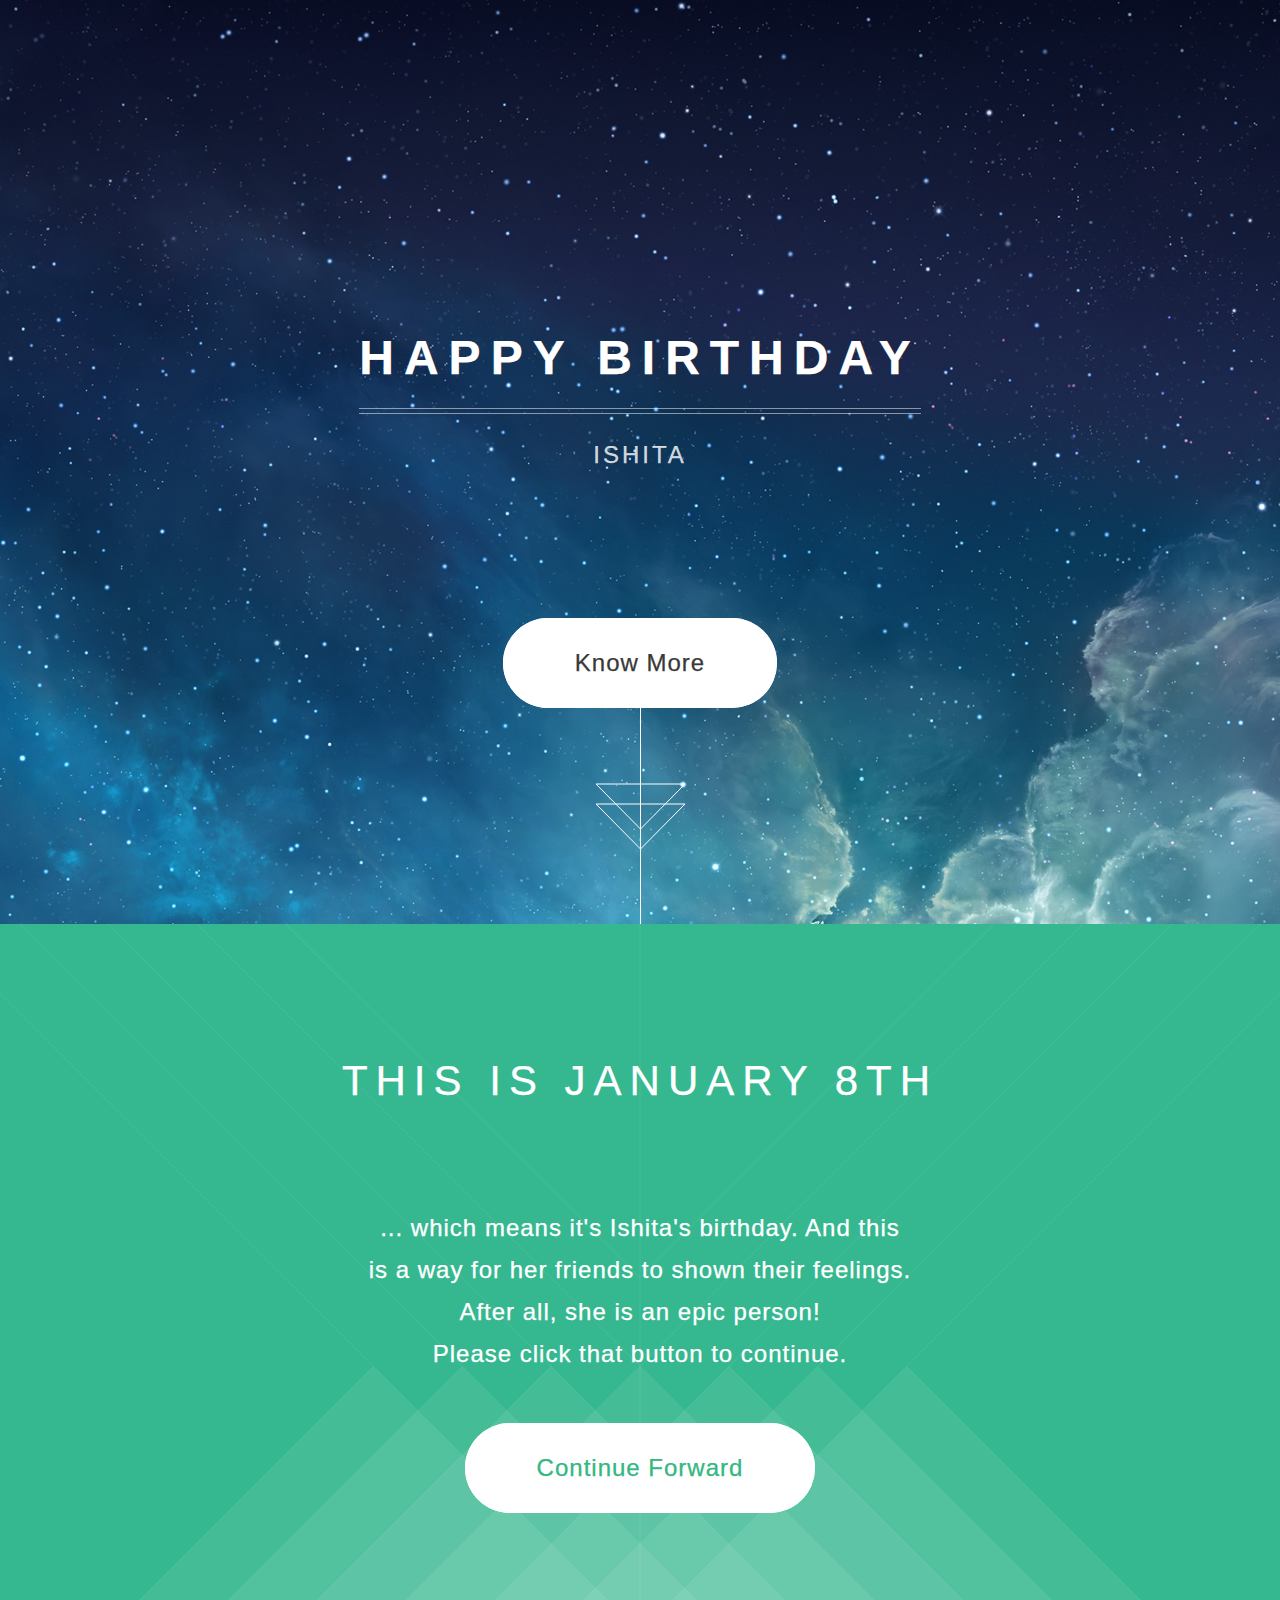
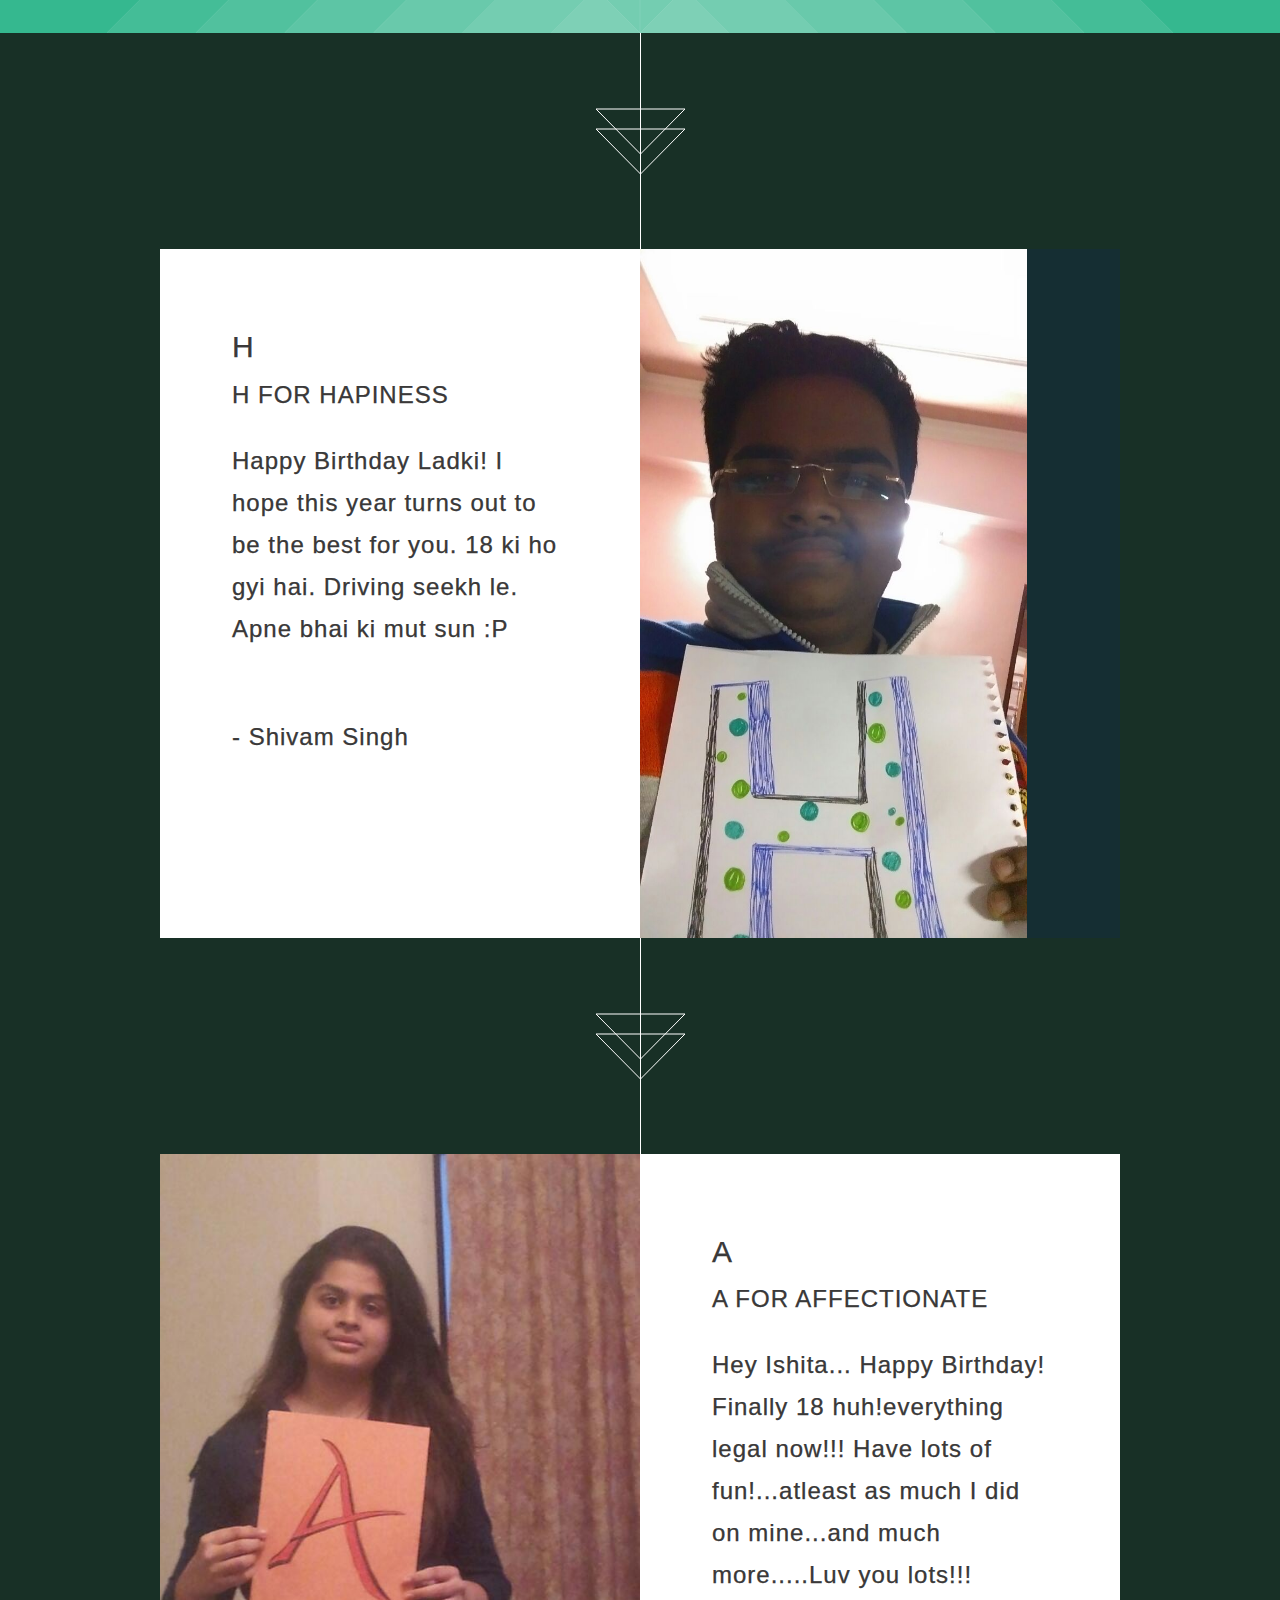
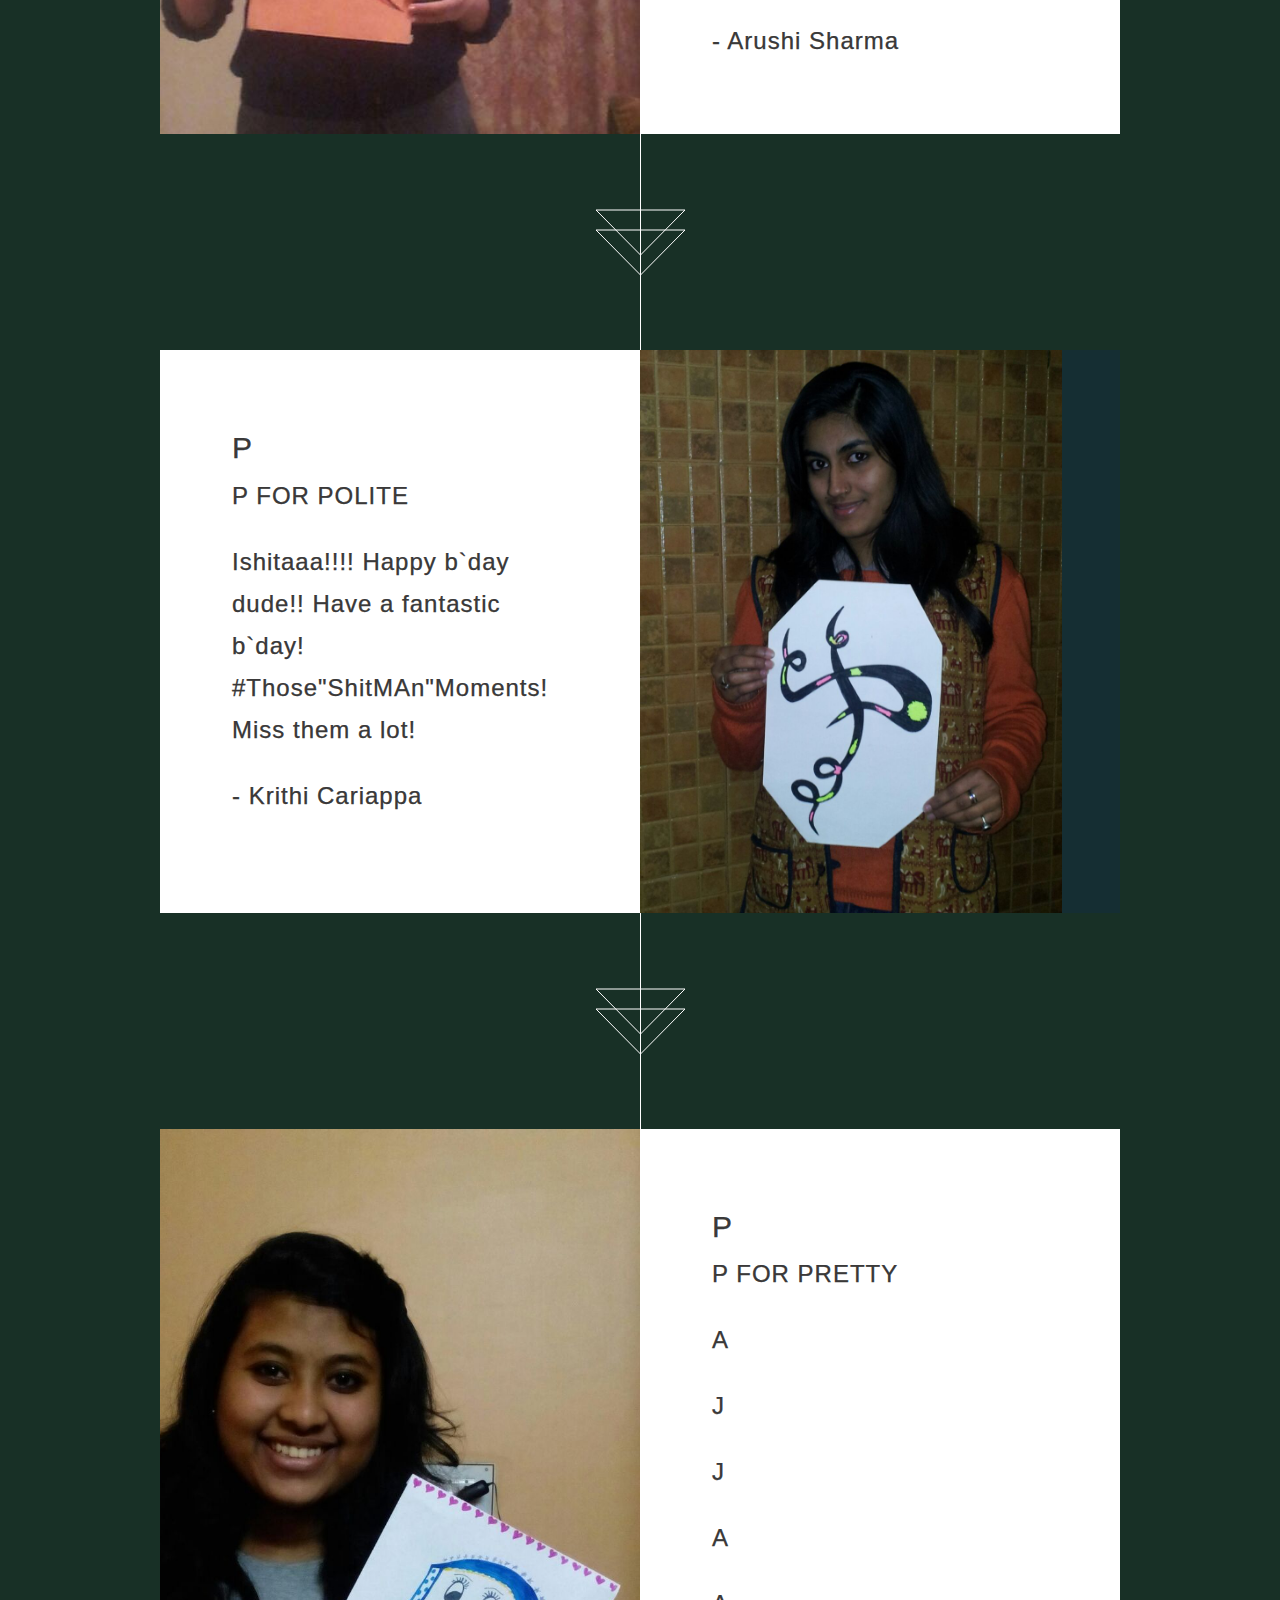
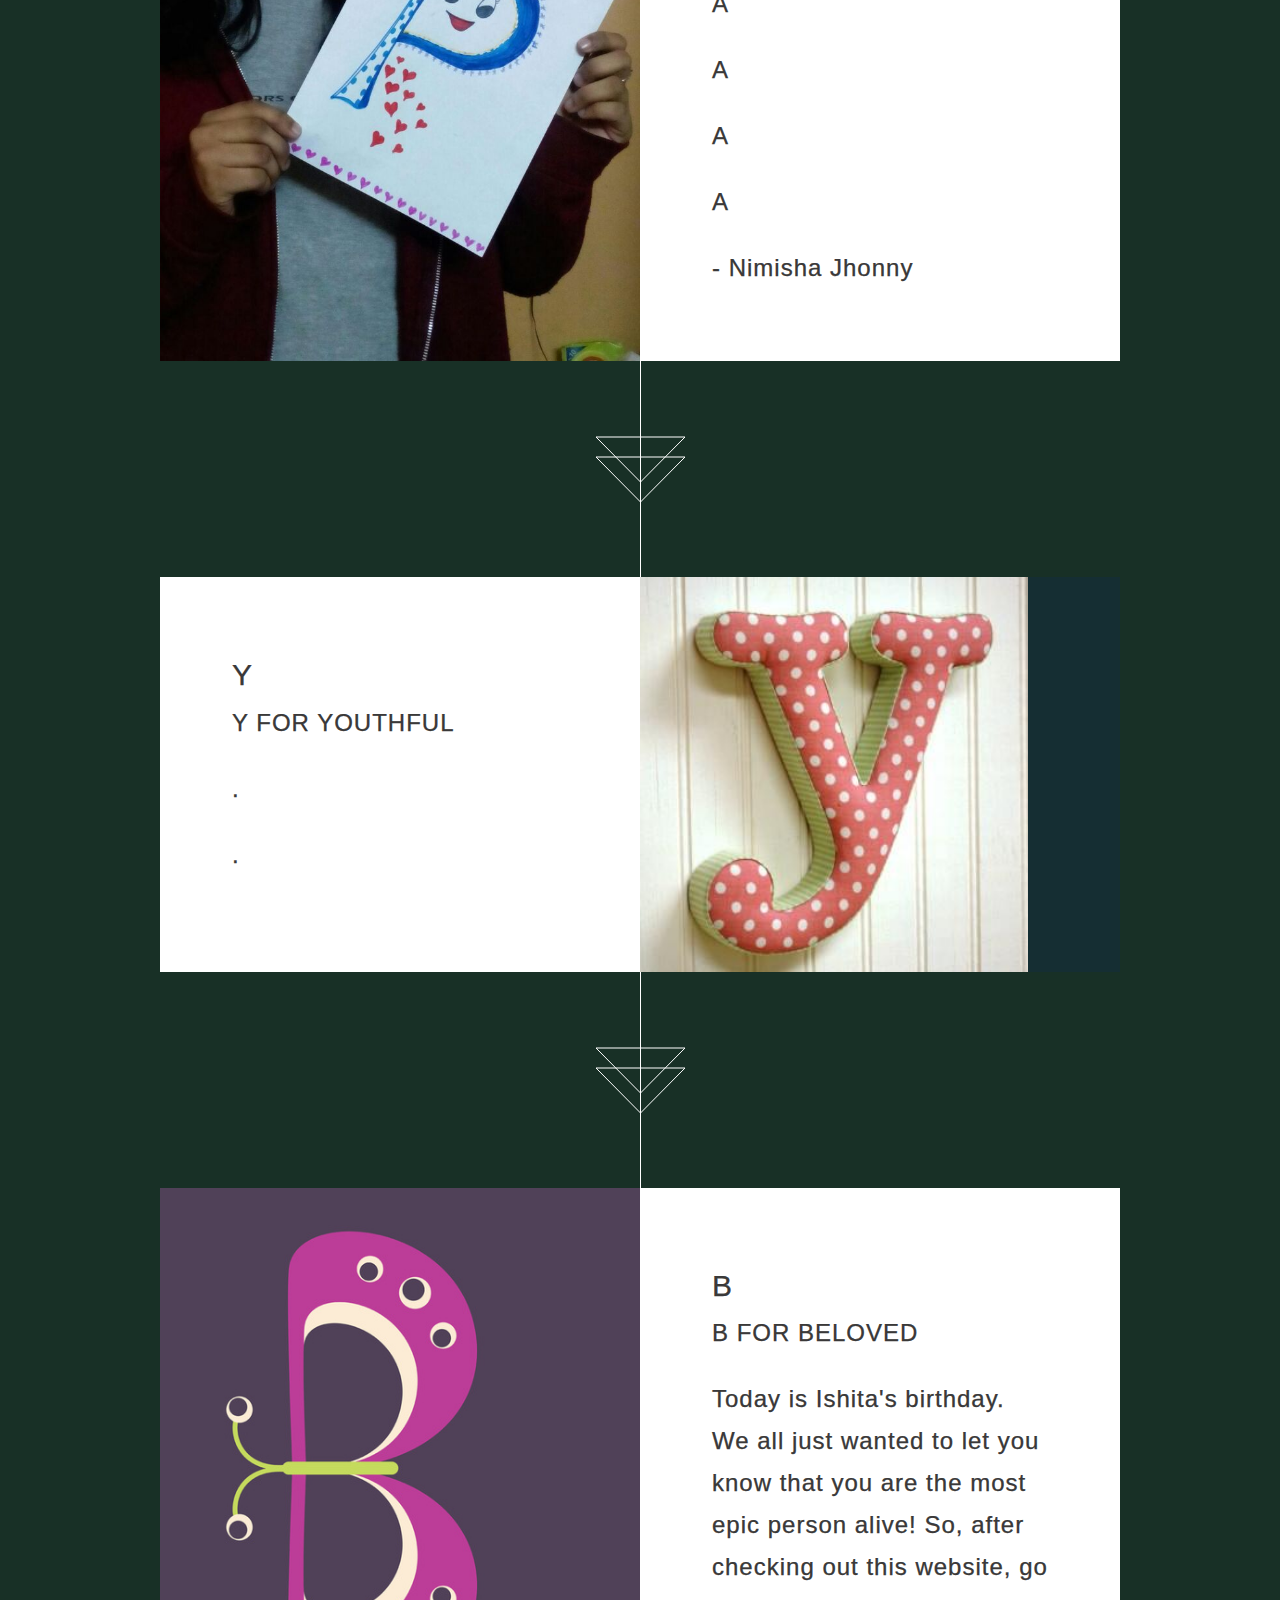
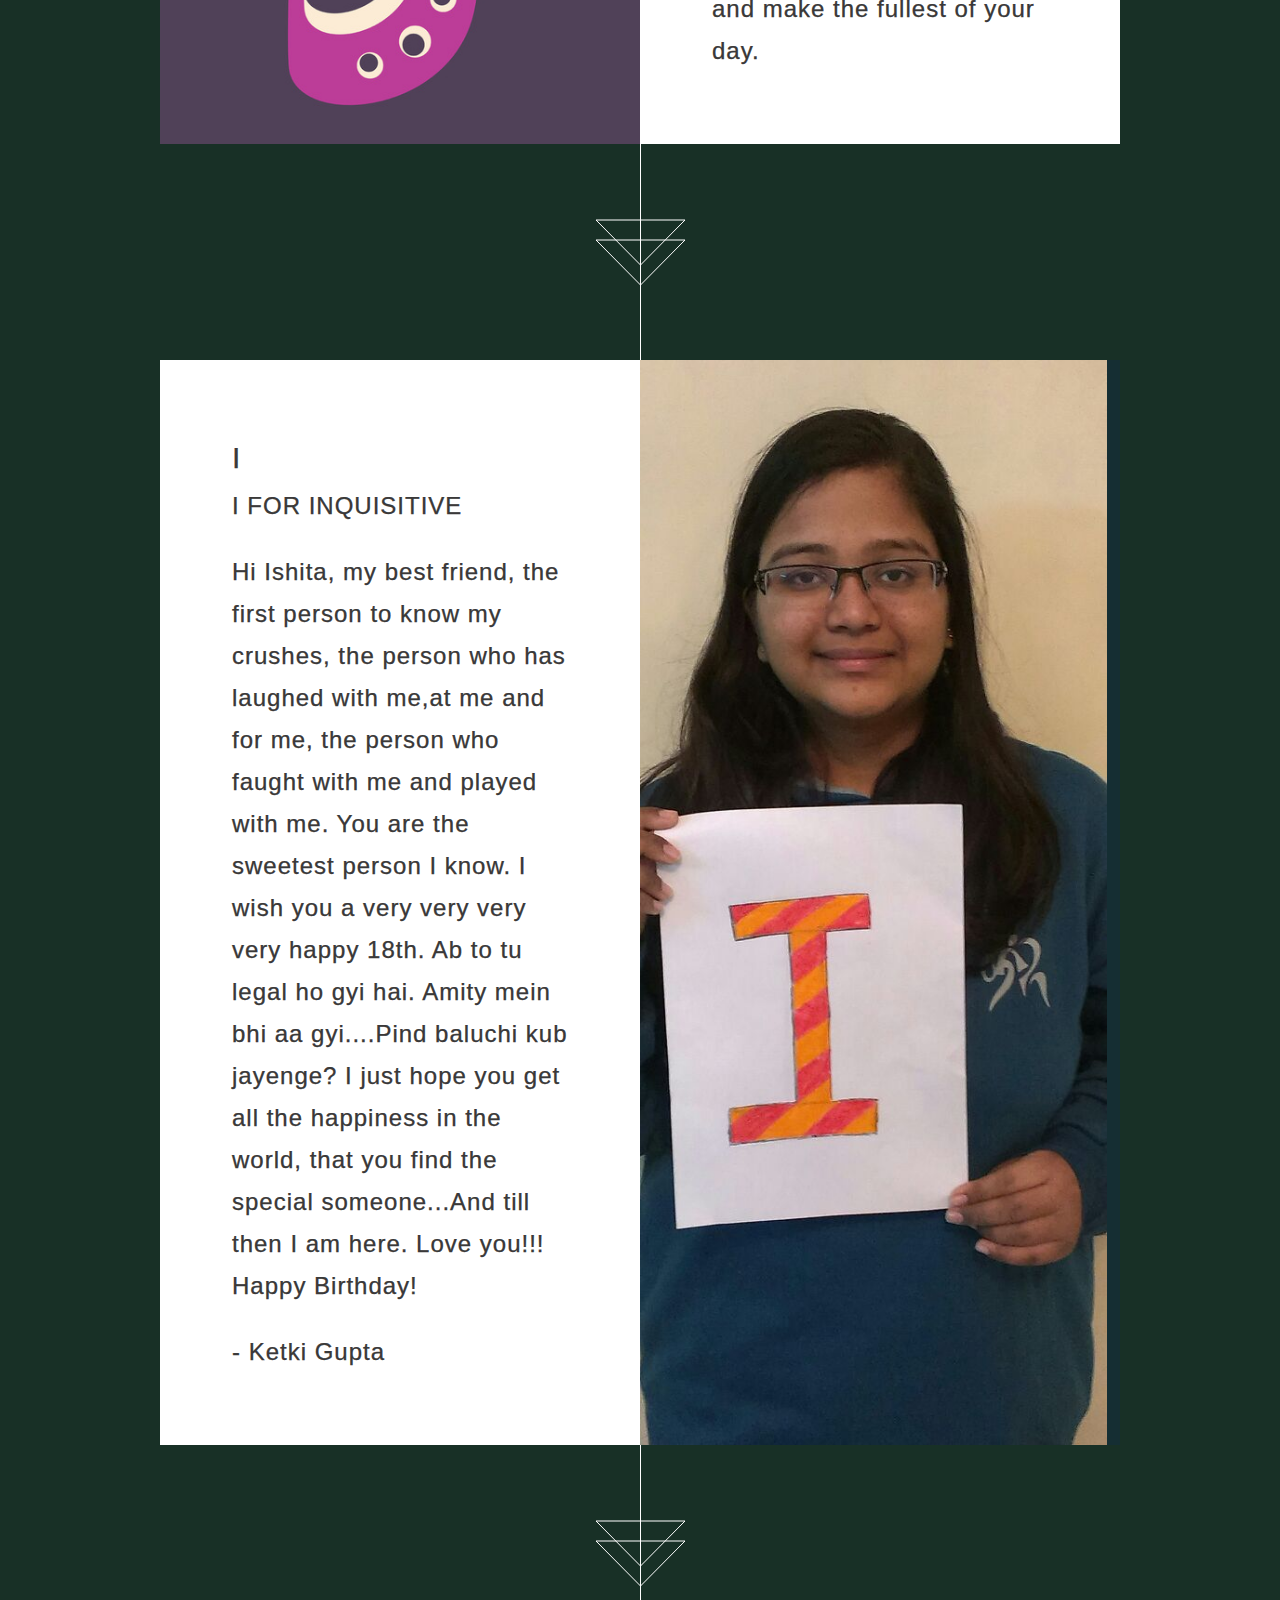
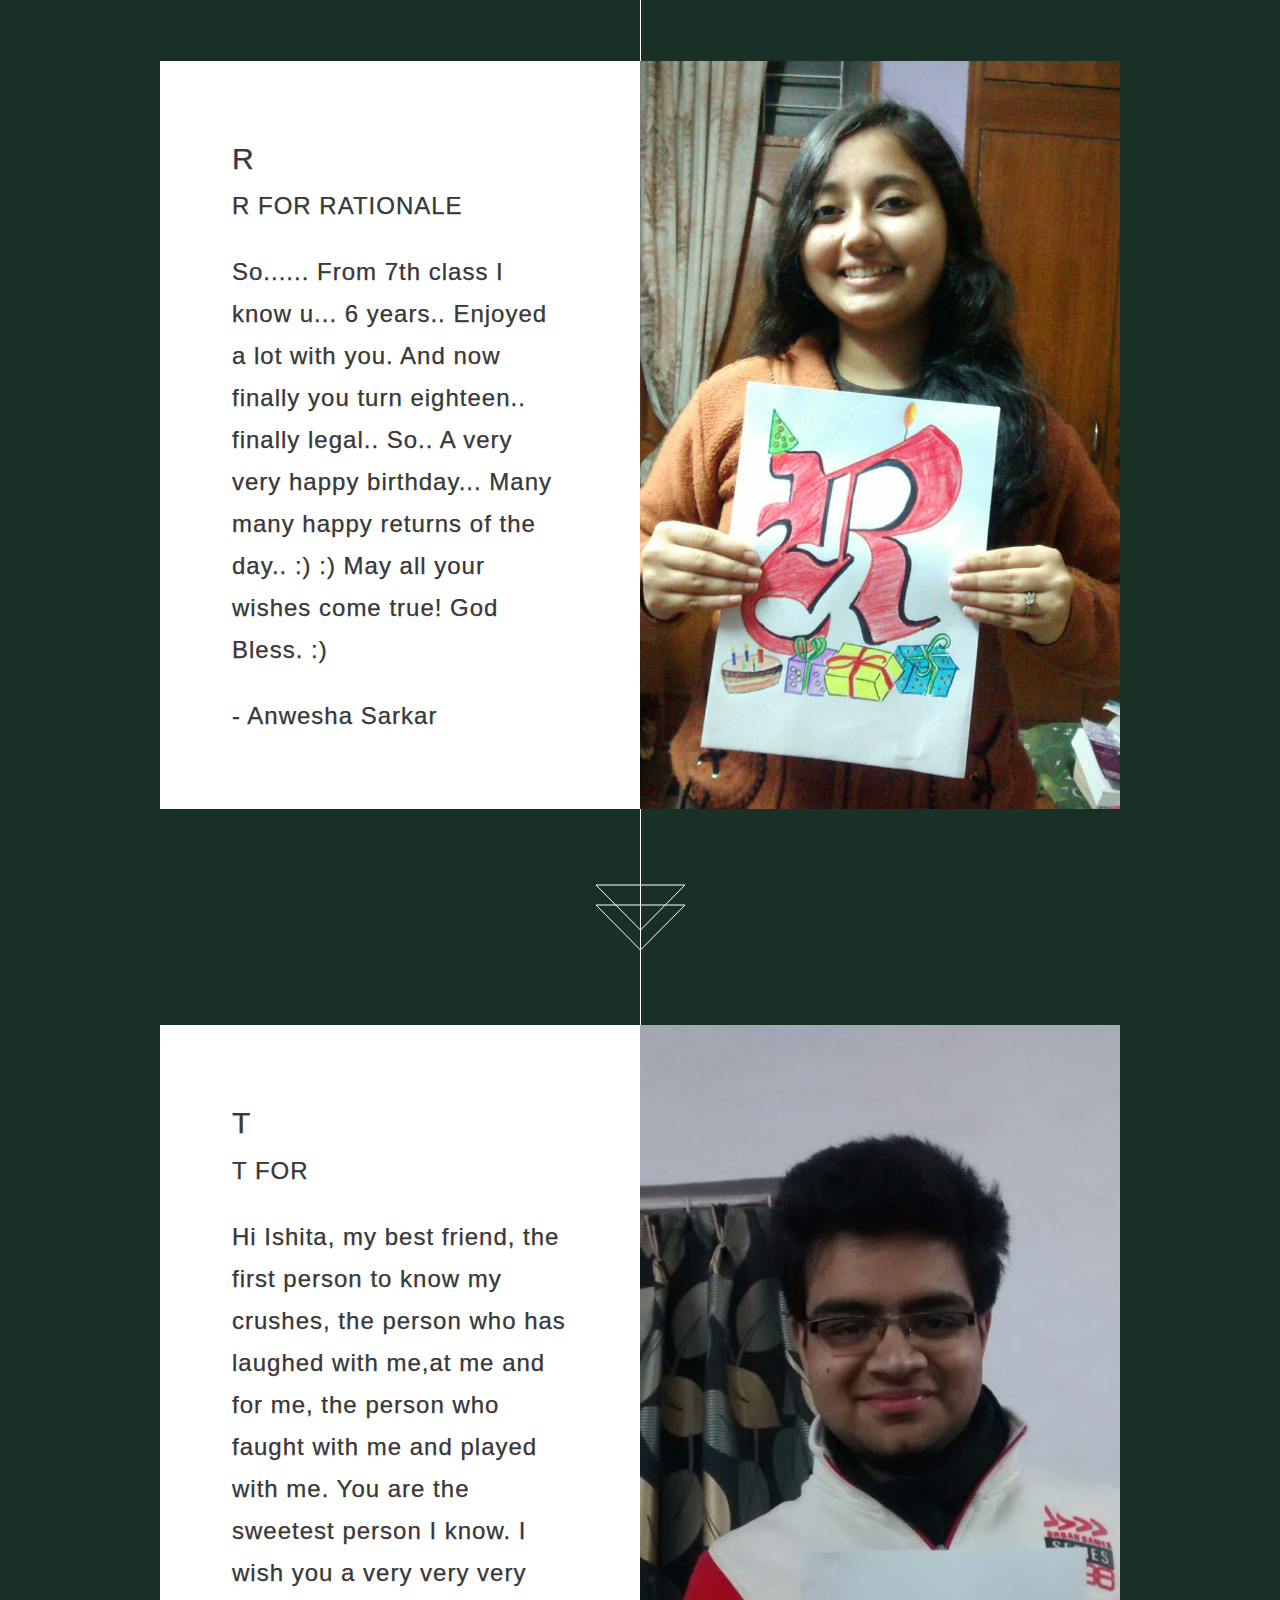
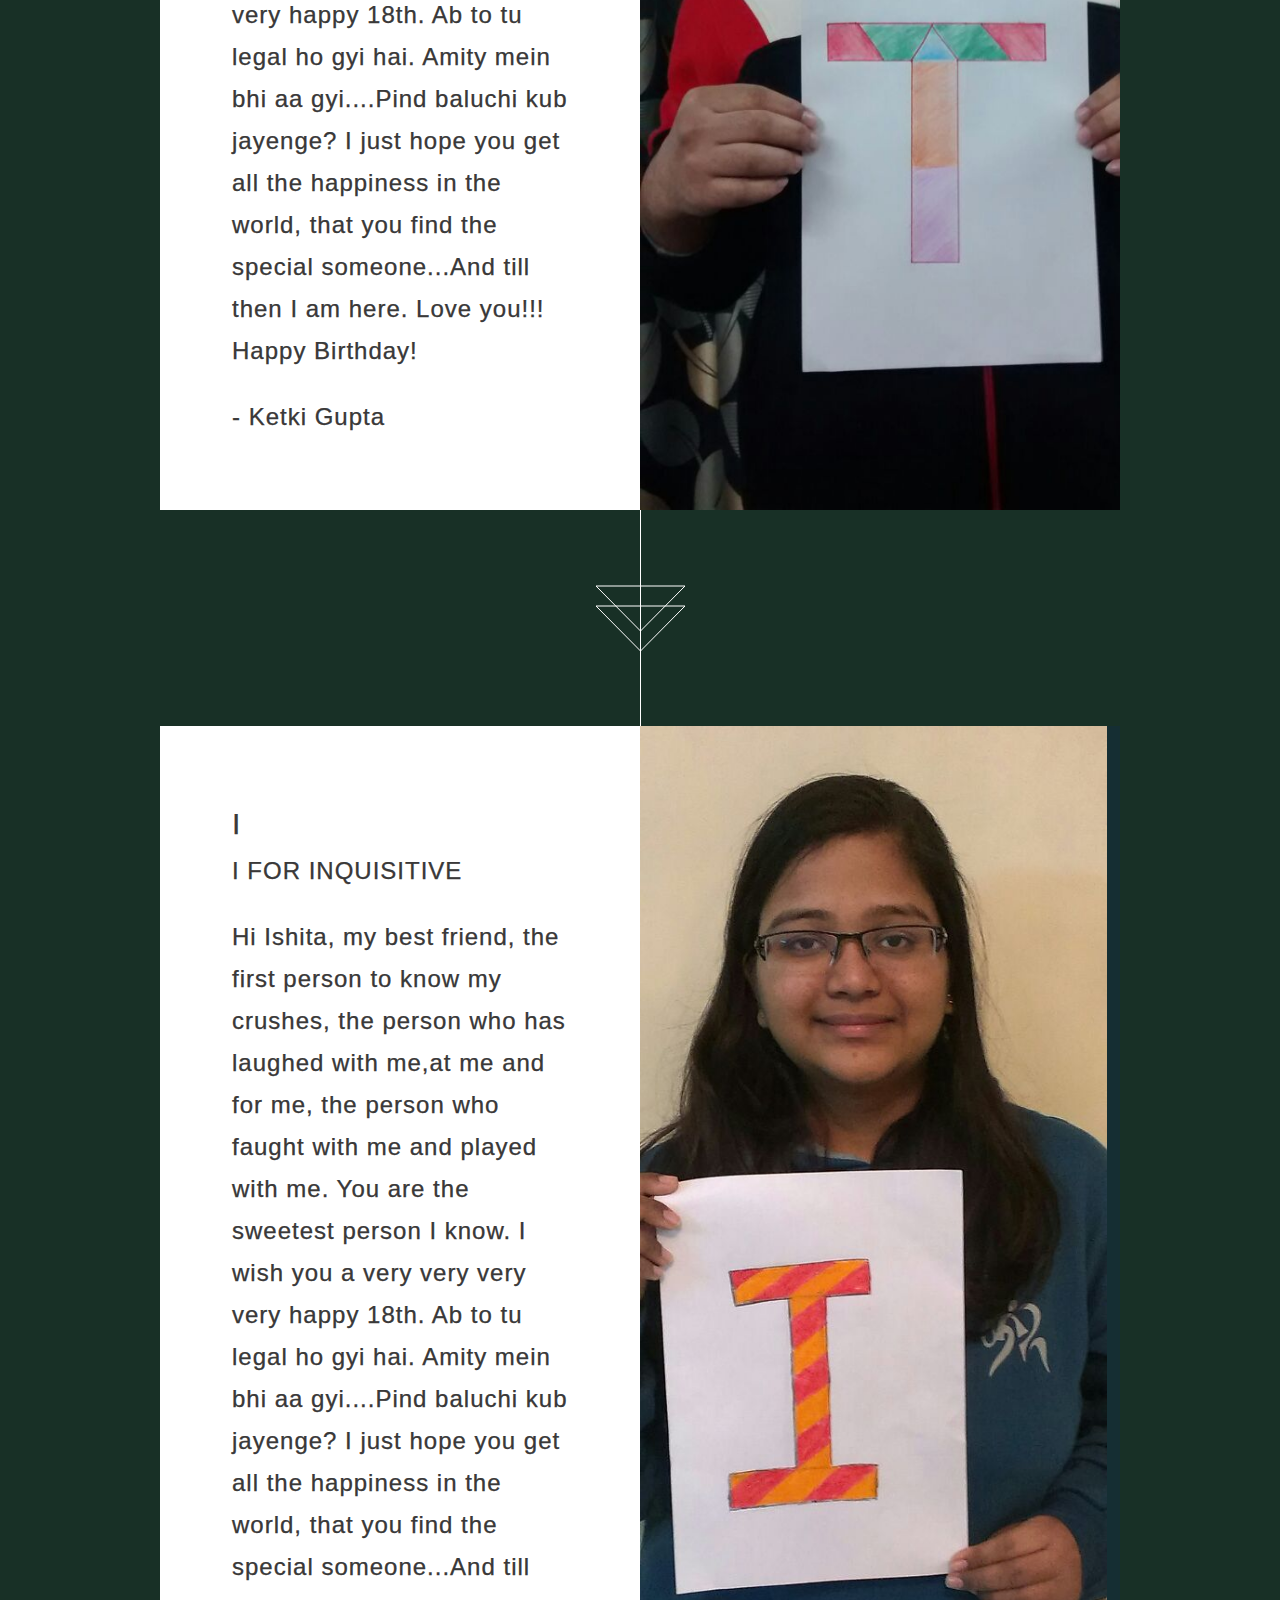
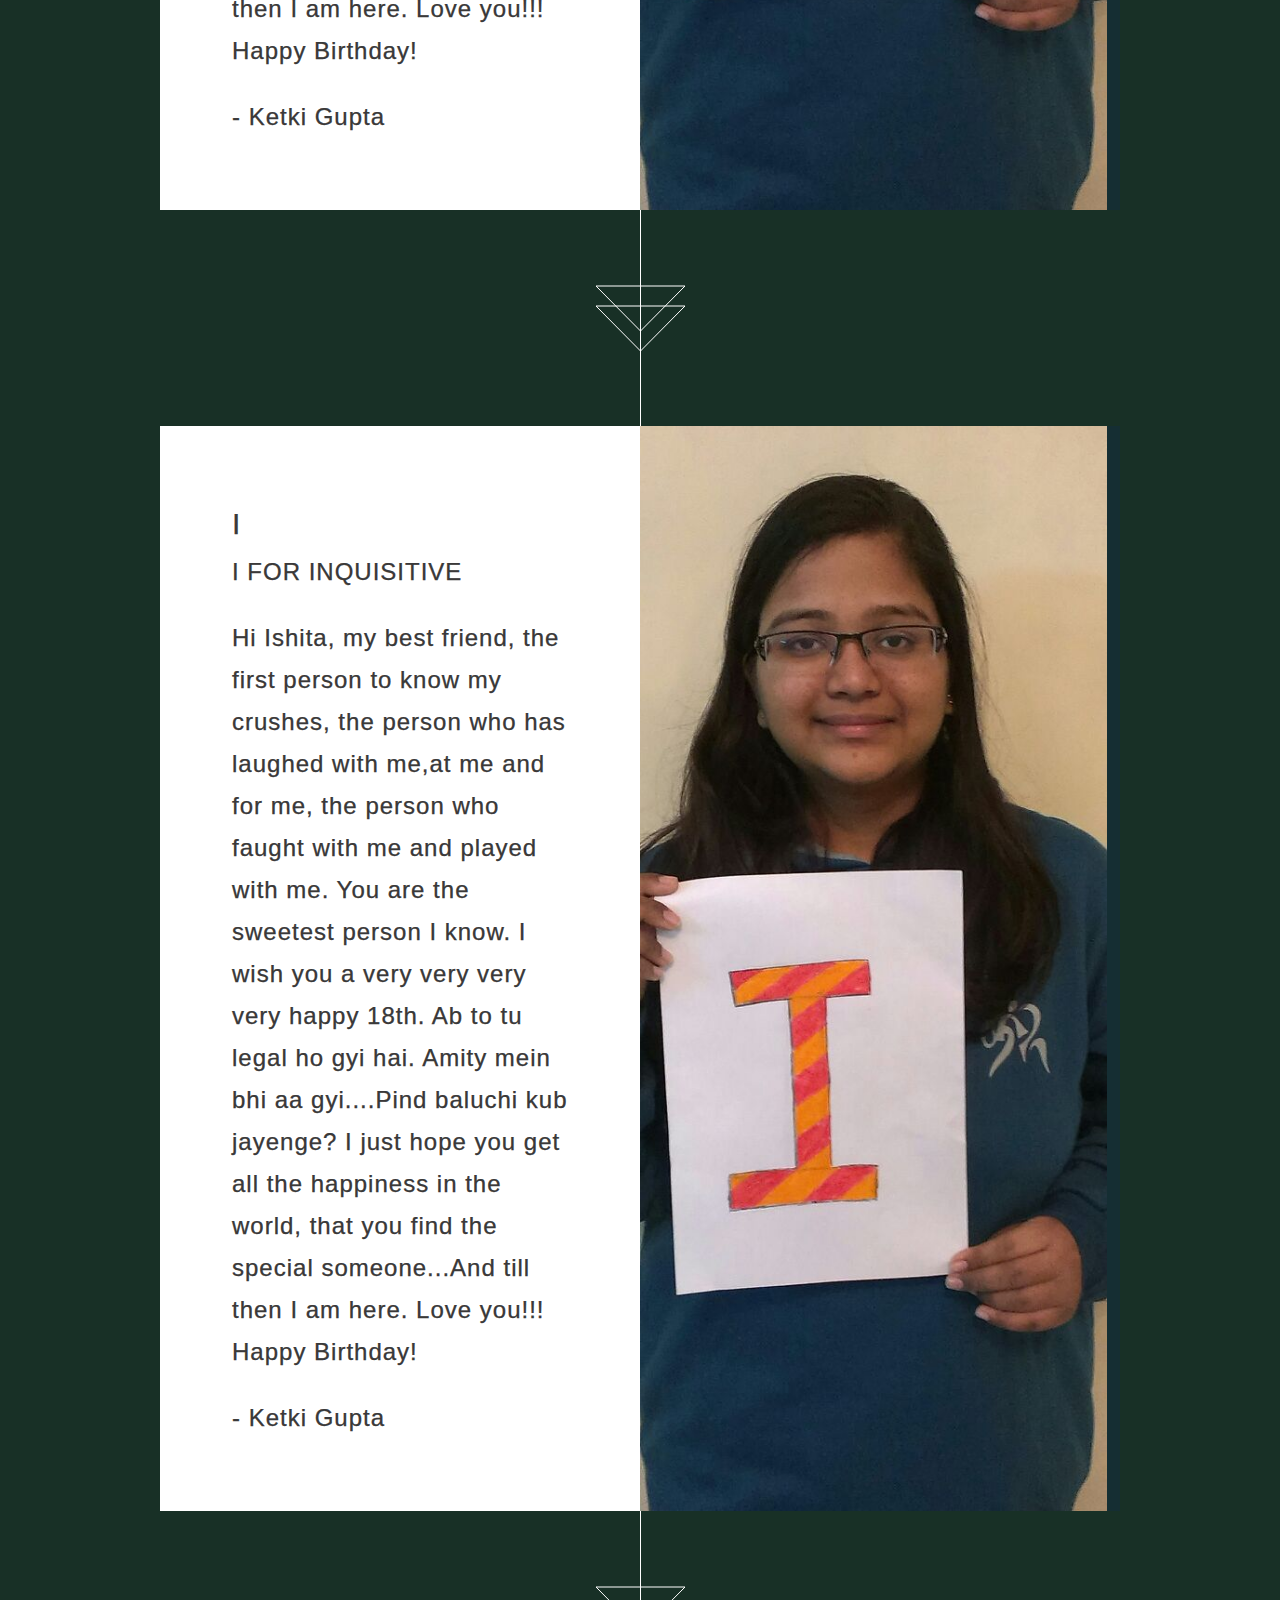
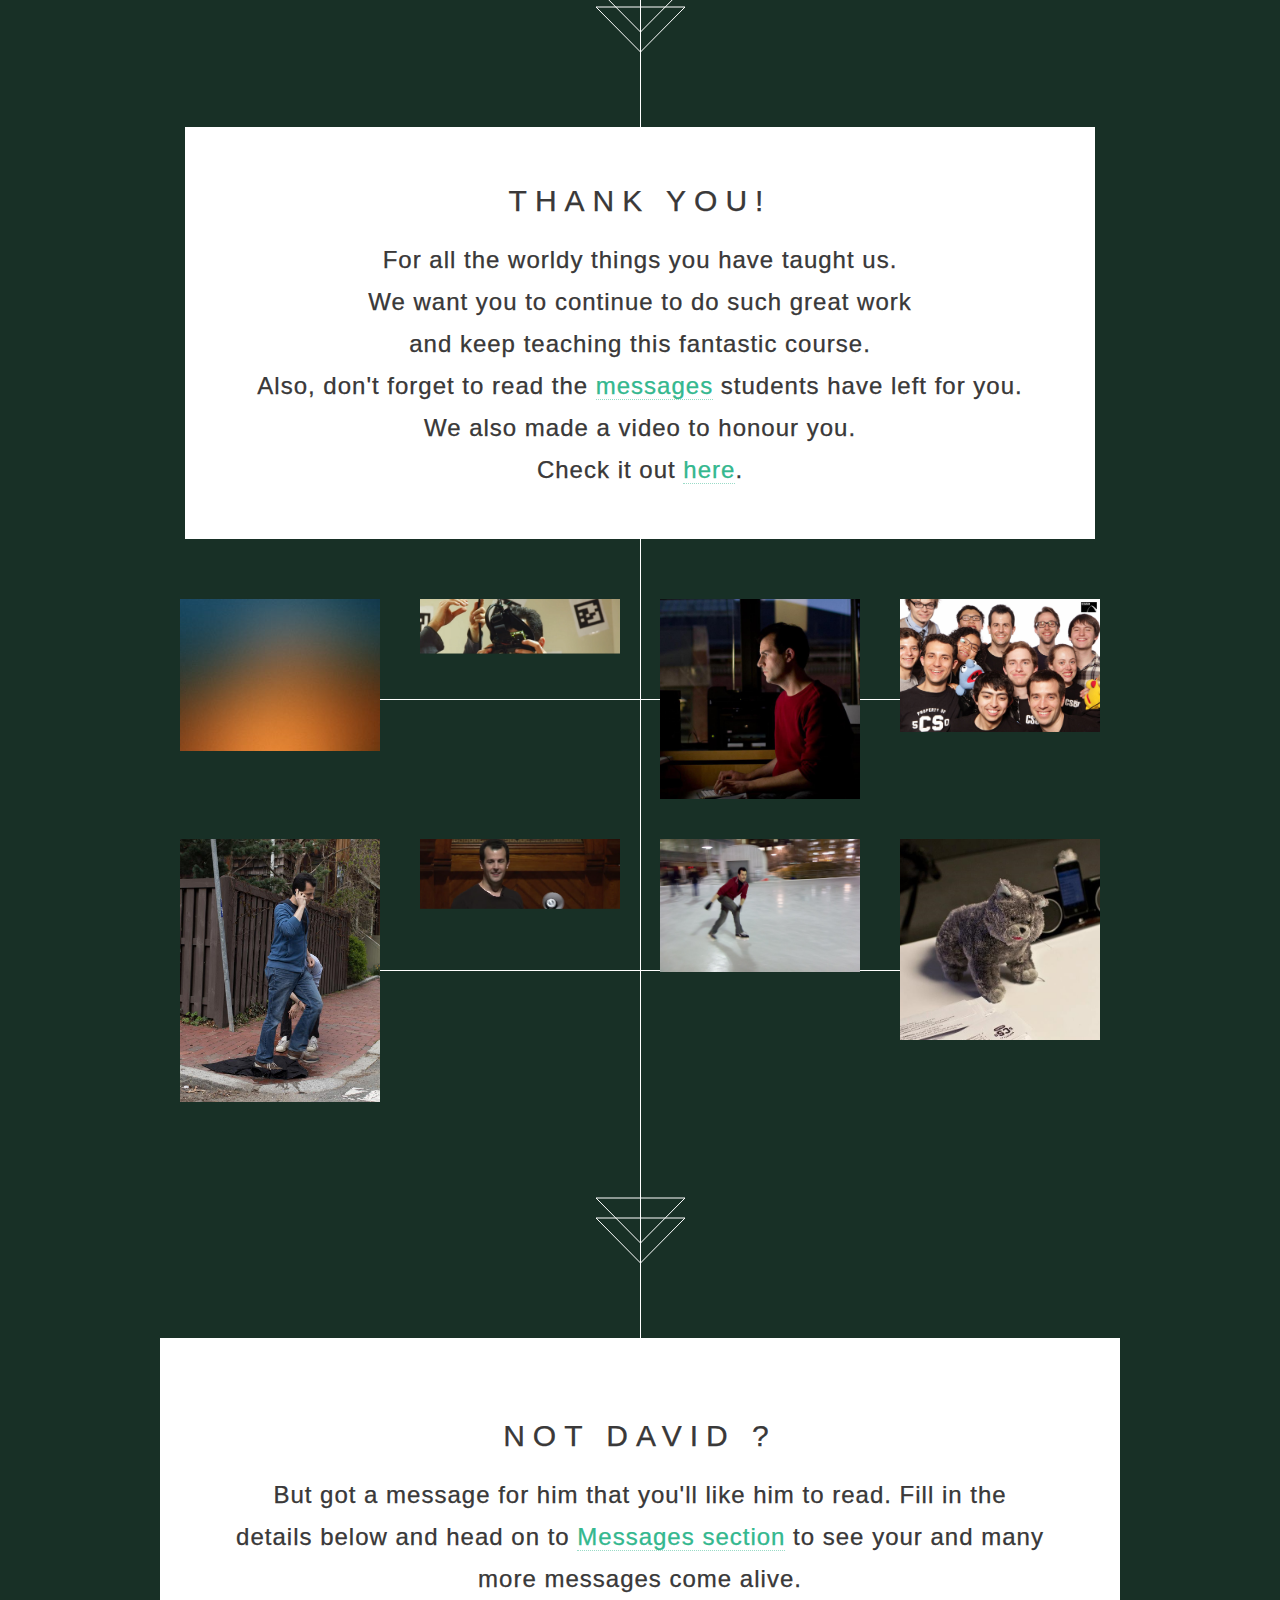
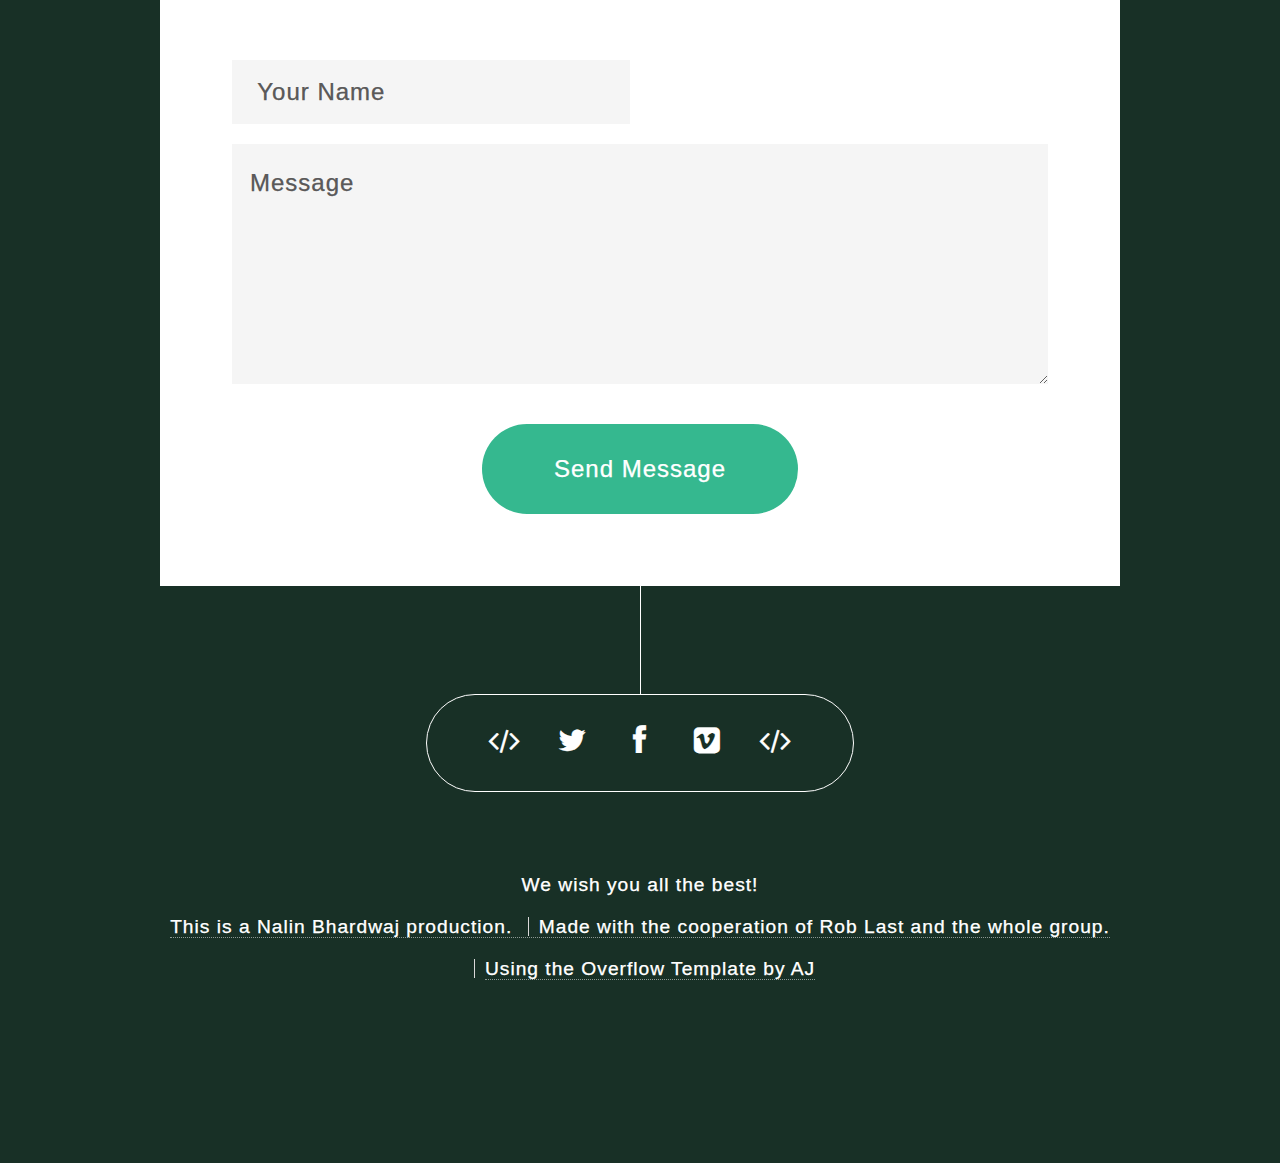
==== commit a01d351a: "yolo" ====
--- a/index.html
+++ b/index.html
@@ -2,9 +2,8 @@
 
 <html>
 	
-<!-- Mirrored from www.surprise50x.in/ by HTTrack Website Copier/3.x [XR&CO'2013], Wed, 07 Jan 2015 17:25:20 GMT -->
 <head>
-		<title>Happy Birthday, David!</title>
+		<title>Happy Birthday, Ishita!</title>
 		<meta http-equiv="content-type" content="text/html; charset=utf-8" />
 		<meta name="description" content="" />
 		<meta name="keywords" content="" />
@@ -38,25 +37,16 @@
 		<script type="text/javascript">
         var textarray =
         [
-        "printf ('Happy Birthday, David Sir!');",
-        "PRINT 'Happy Birthday, David Sir!';",
-        "std::cout << 'Happy Birthday, David Sir!' << std::endl;",
-        "System.out.println('Happy Birthday, David Sir!');",
-        "document.write('Happy Birthday, David Sir!');",
-        "Print['Happy Birthday, David Sir!']",
-        "NSLog(@'Happy Birthday, David Sir!');",
-        "echo 'Happy Birthday, David Sir!';",
-        "print('Happy Birthday, David Sir!')",
-        "WRITE 'Happy Birthday, David Sir!'.",
-        "message 'Happy Birthday, David Sir' with style = popup;",
-        "trace('Happy Bithday, David Sir!');",
-        "WRITE 'Happy Birthday, David Sir!'.",
-        "MSG: .ASCIIZ 'Happy Birthday, David Sir!'",
-        "10 PRINT 'Happy Birthday, David Sir!'",
-        "<p>Happy Birthday, David Sir!</p>",
-        "put 'Happy Birthday, David Sir!'",
-        "puts 'Happy Birthday, David Sir!'",
-        "PRINT *, 'Happy Birthday, David Sir!'"
+        "ta-da",
+        "Happy 19th!",
+        "la la la la la la la la AJJJAAAAAAAAAA",
+        "Happy Birthday!",
+        "We wish you all the best!",
+        "Sir lundrry!",
+        "Ghur aayega?",
+        "AJAAAAAAAAAAAAAAAAAAAA",
+        "Wishing you all the best for your future!",
+        "Happy Birthday, Ishita!"
          ];
 
          function RndText()
@@ -86,7 +76,7 @@
 			<section id="header">
 				<header>
 					<h1>Happy Birthday</h1>
-					<p>David Malan</p>
+					<p>Ishita</p>
 				</header>
 				<footer>
 					<a href="#banner" class="button style2 scrolly scrolly-centered">Know More</a>
@@ -96,9 +86,9 @@
 		<!-- Banner -->
 			<section id="banner">
 				<header>
-					<h2>This is May 29</h2>
+					<h2>This is January 8th</h2>
 				</header>
-				<p><br>... which means it's David's birthday. And this <br>is a way for his students to shown their feelings.<br>After all, he is the most epic coder!<br> Please click that button to continue.</p>
+				<p><br>... which means it's Ishita's birthday. And this <br>is a way for her friends to shown their feelings.<br>After all, she is an epic person!<br> Please click that button to continue.</p>
 				<footer>
 					<a href="#first" class="button style2 scrolly">Continue Forward</a>
 				</footer>
@@ -106,70 +96,134 @@
 
 		<!-- Feature 1 -->
 			<article id="first" class="container box style1 left">
-				<a href="http://www.facebook.com/dmalan" class="image full" target="_blank"><img src="images/fulls/bornyoungest.jpg" alt="" /></a>
-				<div class="inner">
-					<header>
-						<h2>1977<br>David is born!</h2>
-					</header>
-					<p>The greatest CS teacher of the era is born in Greenwich, Connecticut. And this is how David looked when he was young. [P.S. : We don't really know David's age so pardon us if it's wrong]</p>
+				<a href="#first" class="image full" target="_blank"><img src="images/fulls/h.jpg" alt="" /></a>
+				<div class="inner">
+					<header>
+						<h2>H<br></h2>
+					<h4>H for HAPINESS</h4>
+					</header>
+					<p>Happy Birthday Ladki! I hope this year turns out to be the best for you. 18 ki ho gyi hai. Driving seekh le. Apne bhai ki mut sun :P</p>
+<br>
+<p>- Shivam Singh</p>
+<br><br>
 				</div>
 			</article>
 
 		<!-- Feature 2 -->
 			<article class="container box style1 right">
-				<a href="http://www.facebook.com/dmalan" class="image full" target="_blank"><img src="images/fulls/tallsir.jpg" alt="" /></a>
-				<div class="inner">
-					<header>
-						<h2>1999<br />
-						CS50</h2>
-					</header>
-					<p>David completes the course that he today teaches us. A lot of those who took this course weren't even born back then. </p>
+				<a href="#first" class="image full" target="_blank"><img src="images/fulls/a.jpg" alt="" /></a>
+				<div class="inner">
+					<header>
+						<h2>A<br /></h2>
+						<h4>A for AFFECTIONATE<h4>
+					</header>
+					<p>Hey Ishita... Happy Birthday! Finally 18 huh!everything legal now!!! Have lots of fun!...atleast as much I did on mine...and much more.....Luv you lots!!! </p>
+					<p>- Arushi Sharma</p>
 				</div>
 			</article>
 
 		<!-- Feature 3 -->
 			<article id="first" class="container box style1 left">
-				<a href="http://www.facebook.com/dmalan" class="image full" target="_blank"><img src="images/fulls/cs50start.jpg" alt="" /></a>
-				<div class="inner">
-					<header>
-						<h2>2007<br>David takes form!</h2>
-					</header>
-					<p>The legendary David Malan starts teaching students via the course CS50 at Harvard. Our master in his first year as teacher is visible here.</p>
+				<a href="#first" class="image full" target="_blank"><img src="images/fulls/p1.jpg" alt="" /></a>
+				<div class="inner">
+					<header>
+						<h2>P<br></h2>
+						<h4>P for POLITE</h4>
+					</header>
+					<p>Ishitaaa!!!! Happy b`day dude!! Have a fantastic b`day! #Those"ShitMAn"Moments! Miss them a lot! </p>
+					<p>- Krithi Cariappa<p>
 				</div>
 			</article>
 
 		<!-- Feature 4 -->
 			<article class="container box style1 right">
-				<a href="http://www.facebook.com/dmalan" class="image full" target="_blank"><img src="images/fulls/davidsir.jpg" alt="" /></a>
-				<div class="inner">
-					<header>
-						<h2>2013<br />
-						CS50x</h2>
-					</header>
-					<p>The only reason why most of us know him, the CS50x is started  by the CS50 team to enable students to get an Intro into Computer Science from each (and every) country in the world. Seen here with Zamyla Chan(another CS50 team member).</p>
+				<a href="#first" class="image full" target="_blank"><img src="images/fulls/pl.jpg" alt="" /></a>
+				<div class="inner">
+					<header>
+						<h2>P<br />
+						</h2>
+					<h4>P for PRETTY</h4>
+					</header>
+					<p>A</p>
+					<p>J</p><p>J</p><p>A</p><p>A</p><p>A</p><p>A</p><p>A</p><p>- Nimisha Jhonny</p>
 				</div>
 			</article>
 
 		<!-- Feature 5 -->
 			<article id="first" class="container box style1 left">
-				<a href="http://www.facebook.com/dmalan" class="image full" target="_blank"><img src="images/fulls/sirphonebook.png" alt="" /></a>
-				<div class="inner">
-					<header>
-						<h2>2014<br>It gets even better</h2>
-					</header>
-					<p>David makes CS50 even more interesting by adding jokes and fun prizes, more and more students join the CS50x and well, the only reason they keep going turns out to be a phonebook. RIP phonebooks!</p>
+				<a href="#first" class="image full" target="_blank"><img src="images/fulls/y.jpg" alt="" /></a>
+				<div class="inner">
+					<header>
+						<h2>Y<br></h2>
+						<h4>Y for YOUTHFUL</h4>
+					</header>
+					<p> .</p>
+				<p>. <p>
+		
 				</div>
 			</article>
 
 		<!-- Feature 6 -->
 			<article class="container box style1 right">
-				<a href="http://www.facebook.com/dmalan" class="image full" target="_blank"><img src="images/fulls/happybay.jpg" alt="" /></a>
-				<div class="inner">
-					<header>
-						<h2>May 29<br />
-						2014</h2>
-					</header>
-					<p>Today is David's birthday. We all just wanted to let you know that you are the greatest teacher that has really ever existed. So, after checking out this website, go and make the fullest of your day.</p>
+				<a href="#first" class="image full" target="_blank"><img src="images/fulls/b.jpg" alt="" /></a>
+				<div class="inner">
+					<header>
+						<h2>B<br />
+						</h2><h4>B for BELOVED<h4>
+					</header>
+					<p>Today is Ishita's birthday. We all just wanted to let you know that you are the most epic person alive! So, after checking out this website, go and make the fullest of your day.</p>
+				</div>
+			</article>
+
+		<!-- Feature 7 -->
+			<article class="container box style1 left">
+				<a href="#first" class="image full" target="_blank"><img src="images/fulls/i.jpg" alt="" /></a>
+				<div class="inner">
+					<header>
+						<h2>I<br />
+						</h2><h4>I for INQUISITIVE<h4>
+					</header>
+					<p>Hi Ishita, my best friend, the first person to know my crushes, the person who has laughed with me,at me and for me, the person who faught with me and played with me. You are the sweetest person I know. I wish you a very very very very happy 18th. Ab to tu legal ho gyi hai. Amity mein bhi aa gyi....Pind baluchi kub jayenge? I just hope you get all the happiness in the world, that you find the special someone...And till then I am here. Love you!!! Happy Birthday! </p> <p>- Ketki Gupta</p>
+				</div>
+			</article>
+			<article class="container box style1 left">
+				<a href="#first" class="image full" target="_blank"><img src="images/fulls/r.jpg" alt="" /></a>
+				<div class="inner">
+					<header>
+						<h2>R<br />
+						</h2><h4>R for RATIONALE<h4>
+					</header>
+					<p>So...... From 7th class I know u... 6 years.. Enjoyed a lot with you. And now finally you turn eighteen.. finally legal.. So.. A very very happy birthday... Many many happy returns of the day.. :) :) May all your wishes come true! God Bless. :)</p> <p>- Anwesha Sarkar</p>
+				</div>
+			</article>
+			<article class="container box style1 left">
+				<a href="#first" class="image full" target="_blank"><img src="images/fulls/t.jpg" alt="" /></a>
+				<div class="inner">
+					<header>
+						<h2>T<br />
+						</h2><h4>T for <h4>
+					</header>
+					<p>Hi Ishita, my best friend, the first person to know my crushes, the person who has laughed with me,at me and for me, the person who faught with me and played with me. You are the sweetest person I know. I wish you a very very very very happy 18th. Ab to tu legal ho gyi hai. Amity mein bhi aa gyi....Pind baluchi kub jayenge? I just hope you get all the happiness in the world, that you find the special someone...And till then I am here. Love you!!! Happy Birthday! </p> <p>- Ketki Gupta</p>
+				</div>
+			</article>
+			<article class="container box style1 left">
+				<a href="#first" class="image full" target="_blank"><img src="images/fulls/i.jpg" alt="" /></a>
+				<div class="inner">
+					<header>
+						<h2>I<br />
+						</h2><h4>I for INQUISITIVE<h4>
+					</header>
+					<p>Hi Ishita, my best friend, the first person to know my crushes, the person who has laughed with me,at me and for me, the person who faught with me and played with me. You are the sweetest person I know. I wish you a very very very very happy 18th. Ab to tu legal ho gyi hai. Amity mein bhi aa gyi....Pind baluchi kub jayenge? I just hope you get all the happiness in the world, that you find the special someone...And till then I am here. Love you!!! Happy Birthday! </p> <p>- Ketki Gupta</p>
+				</div>
+			</article>
+			<article class="container box style1 left">
+				<a href="#first" class="image full" target="_blank"><img src="images/fulls/i.jpg" alt="" /></a>
+				<div class="inner">
+					<header>
+						<h2>I<br />
+						</h2><h4>I for INQUISITIVE<h4>
+					</header>
+					<p>Hi Ishita, my best friend, the first person to know my crushes, the person who has laughed with me,at me and for me, the person who faught with me and played with me. You are the sweetest person I know. I wish you a very very very very happy 18th. Ab to tu legal ho gyi hai. Amity mein bhi aa gyi....Pind baluchi kub jayenge? I just hope you get all the happiness in the world, that you find the special someone...And till then I am here. Love you!!! Happy Birthday! </p> <p>- Ketki Gupta</p>
 				</div>
 			</article>
 
